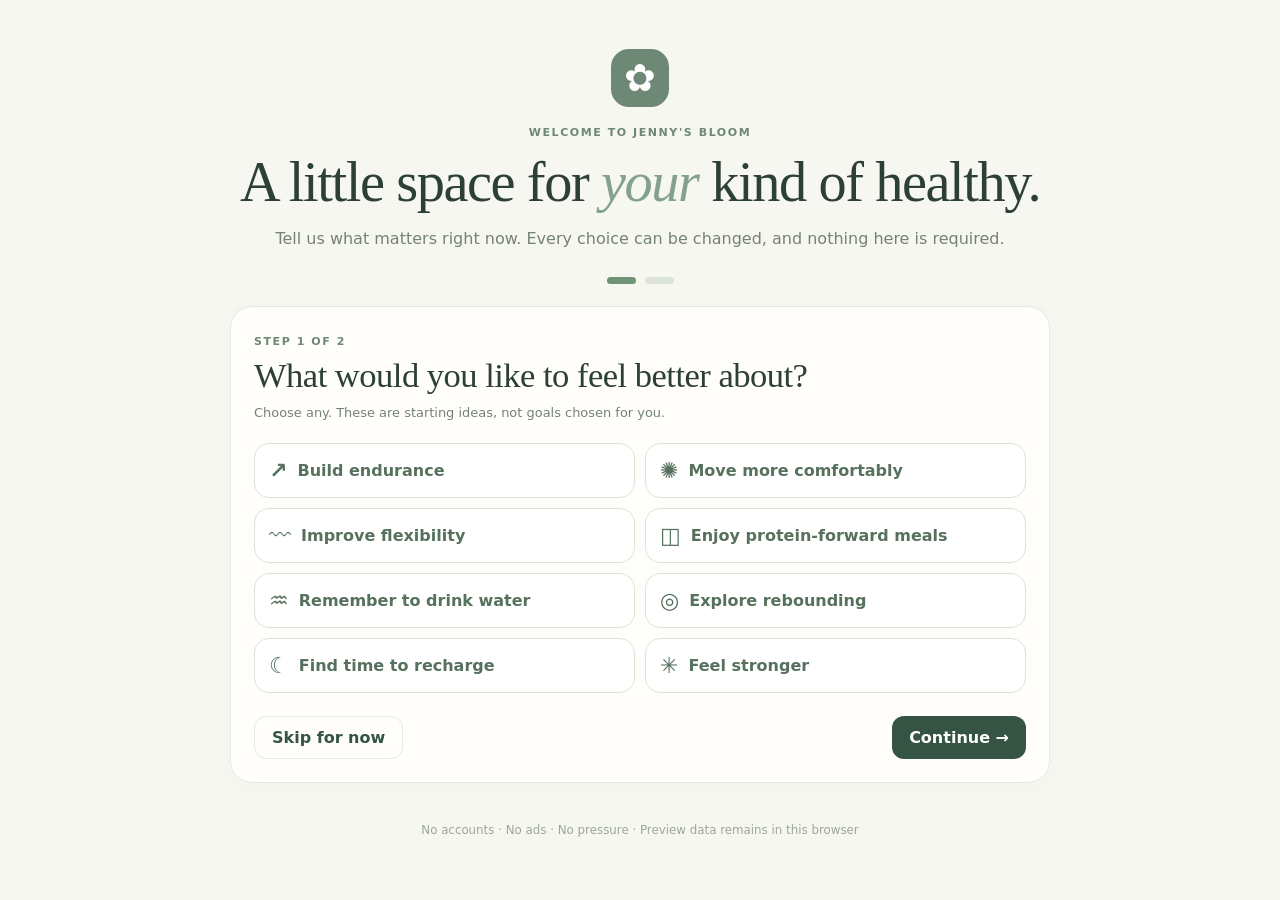
==== preview.html @ 69cf52da "Add complete no-login Jenny's Bloom PWA starter" ====
<!doctype html>
<html lang="en">
<head>
  <meta charset="UTF-8" />
  <meta name="viewport" content="width=device-width, initial-scale=1, viewport-fit=cover" />
  <meta name="theme-color" content="#f7f7f1" />
  <meta name="description" content="Jenny's Bloom — a private-by-design wellness planning prototype." />
  <title>Jenny's Bloom · A little better, every day</title>
  <link rel="icon" type="image/svg+xml" href="./assets/icon.svg" />

<style>:root{font-family:'DM Sans',ui-sans-serif,system-ui,-apple-system,Segoe UI,sans-serif;color:#2d4035;background:#f7f7f1;font-synthesis:none;text-rendering:optimizeLegibility;-webkit-font-smoothing:antialiased;--forest:#355444;--sage:#6d8875;--pale:#e7eee4;--paper:#f7f7f1;--card:#fffefa;--ink:#2d4035;--muted:#748276;--line:#e7e9e0;--peach:#fbede2;--butter:#fff5dc;--mint:#e9f2e7;--lavender:#efecf7;--radius:22px}
*{box-sizing:border-box}body{margin:0;min-height:100vh}button,input,select,textarea{font:inherit}button{cursor:pointer}button:disabled{opacity:.45;cursor:not-allowed}button:focus-visible,a:focus-visible,input:focus-visible,textarea:focus-visible,select:focus-visible{outline:3px solid #a3c9a5;outline-offset:3px}a{color:#3f7253}p{line-height:1.55}h1,h2,h3,h4,p{margin:0}h1,h2,h3{font-weight:500}h1,h2,.serif{font-family:'DM Serif Display',Georgia,serif}h1{font-size:clamp(2.2rem,4.4vw,3.55rem);line-height:1.1;letter-spacing:-.025em}h2{font-size:clamp(1.7rem,2.7vw,2.3rem);line-height:1.15;letter-spacing:-.015em}h3{font-size:1.15rem}.small{font-size:.81rem}.tiny{font-size:.72rem}.muted{color:var(--muted)}.strong{font-weight:700}.caps{text-transform:uppercase;letter-spacing:.14em;font-size:.69rem;font-weight:700;color:var(--sage)}.line{height:1px;background:var(--line);margin:14px 0}.shell{display:flex;min-height:100vh}.sidebar{position:fixed;inset:0 auto 0 0;width:248px;background:#fffefa;border-right:1px solid var(--line);padding:31px 19px 18px;display:flex;flex-direction:column;z-index:40}.brand{display:flex;align-items:center;gap:11px;margin:0 10px 40px;text-decoration:none;color:var(--forest)}.brand-symbol{width:39px;height:39px;border-radius:14px;display:grid;place-items:center;background:var(--sage);color:#fff;font-size:25px}.brand-word{font-family:'DM Serif Display',Georgia,serif;font-size:1.8rem;line-height:1}.brand-sub{font-size:.55rem;letter-spacing:.13em;text-transform:uppercase;display:block;margin-top:4px;color:var(--muted);font-weight:700}.nav-list{display:grid;gap:7px}.nav-button{background:transparent;border:0;display:flex;align-items:center;gap:13px;color:#66776c;width:100%;text-align:left;font-size:.9rem;border-radius:13px;padding:14px 15px;font-weight:600}.nav-button:hover{background:#f5f6f1;color:var(--forest)}.nav-button.active{background:var(--pale);color:var(--forest)}.nav-glyph{font-size:1.24rem;line-height:1;width:24px;text-align:center;opacity:.82}.side-quote{margin-top:auto;background:#f2f5ee;border-radius:18px;padding:19px;color:var(--forest)}.side-quote .quote-flower{font-size:24px;margin-bottom:8px}.side-quote p{font-family:'DM Serif Display',Georgia,serif;font-size:1.15rem;line-height:1.35}.side-quote span{display:block;margin-top:9px;color:#819184;font-size:.75rem}.side-foot{margin:17px 10px 0;color:#9ba79a;font-size:.72rem}.main{margin-left:248px;min-width:0;flex:1;padding:0 5vw 65px}.topbar{height:86px;display:flex;justify-content:space-between;align-items:center;gap:16px;border-bottom:1px solid var(--line)}.topbar-left{display:flex;align-items:center;gap:10px;color:var(--muted);font-size:.83rem}.topbar-right{display:flex;align-items:center;gap:13px}.date-badge{font-size:.77rem;color:var(--muted)}.avatar{width:37px;height:37px;border-radius:50%;background:#e3eadf;color:#50765e;display:grid;place-items:center;font-weight:700;border:1px solid #ceddcb}.preview-flag{font-size:.68rem;font-weight:800;letter-spacing:.08em;color:#90694f;background:#fdf0e4;padding:7px 10px;border-radius:999px}.content{max-width:1230px;margin:0 auto;padding-top:33px}.headline-row{display:flex;align-items:center;justify-content:space-between;gap:20px;margin-bottom:25px}.headline-row p{margin-top:8px;color:var(--muted);max-width:690px}.page-intro{margin-bottom:26px}.page-intro p{margin-top:8px;color:var(--muted);max-width:770px}.hero{background:#e8eee6;position:relative;overflow:hidden;border-radius:29px;padding:42px 43px;display:flex;align-items:center;justify-content:space-between;gap:20px;min-height:266px}.hero:before{content:'';position:absolute;width:340px;height:340px;right:-80px;top:-155px;border:45px solid #dfe8db;border-radius:50%}.hero:after{content:'';position:absolute;width:170px;height:170px;right:160px;bottom:-120px;border:25px solid #dce6d9;border-radius:50%}.hero-copy{position:relative;z-index:1;max-width:620px}.hero h1{margin:11px 0 12px;color:#304f3d}.hero h1 em{color:#7d9a80;font-weight:400}.hero p{color:#66806e;max-width:470px;line-height:1.6}.hero-art{position:relative;z-index:1;font-size:110px;opacity:.9;transform:rotate(-13deg);margin:0 40px 0 10px;filter:drop-shadow(0 16px 15px #adc5ae66)}.hero-actions{display:flex;gap:10px;margin-top:21px;flex-wrap:wrap}.grid{display:grid;gap:19px}.grid-2{grid-template-columns:repeat(2,minmax(0,1fr))}.grid-3{grid-template-columns:repeat(3,minmax(0,1fr))}.grid-4{grid-template-columns:repeat(4,minmax(0,1fr))}.dashboard-grid{grid-template-columns:1.02fr .98fr;gap:20px;margin-top:22px}.card{background:var(--card);border:1px solid var(--line);border-radius:var(--radius);padding:23px;box-shadow:0 4px 24px #34473605;min-width:0}.card.soft{background:#eef3ec;border-color:#eef3ec}.card.peach{background:var(--peach);border-color:var(--peach)}.card.mint{background:var(--mint);border-color:var(--mint)}.card.butter{background:var(--butter);border-color:var(--butter)}.card.lavender{background:var(--lavender);border-color:var(--lavender)}.card-title{display:flex;align-items:center;gap:10px;font-size:1rem;color:var(--forest);font-weight:700}.card-title .round-icon{font-size:19px}.card-top{display:flex;align-items:center;justify-content:space-between;gap:12px;margin-bottom:19px}.card-sub{font-size:.77rem;color:var(--muted)}.metric-number{font-family:'DM Serif Display',Georgia,serif;font-size:2.8rem;line-height:1.1;color:var(--forest)}.metric-label{color:var(--muted);font-size:.82rem}.mini-btn{font-size:.79rem;border:1px solid #cfddd0;border-radius:999px;background:#fff;padding:8px 13px;color:#45684e;font-weight:700}.mini-btn:hover{background:#edf4ec}.btn{border:0;border-radius:12px;background:var(--forest);color:#fff;min-height:43px;padding:11px 17px;font-weight:700;display:inline-flex;align-items:center;gap:8px;justify-content:center;white-space:normal;text-align:center}.btn:hover{background:#456c54}.btn.secondary{background:#fff;color:var(--forest);border:1px solid #d9e2d5}.btn.secondary:hover{background:#f3f8f1}.btn.ghost{background:transparent;border:1px solid var(--line);color:var(--forest)}.btn.ghost:hover{background:#f8fbf6}.btn.danger{background:#a94747}.btn.small{font-size:.76rem;min-height:35px;padding:8px 12px;border-radius:10px}.btn.full{width:100%}.chip{display:inline-flex;align-items:center;gap:5px;border:1px solid #dde5db;color:#536c58;border-radius:999px;padding:7px 11px;background:#f9fcf8;font-size:.76rem;font-weight:600}.chip.selected{background:var(--forest);color:#fff;border-color:var(--forest)}.chips{display:flex;gap:8px;flex-wrap:wrap}.pill{border-radius:99px;font-size:.72rem;font-weight:700;padding:5px 10px;display:inline-flex;align-items:center;gap:4px;color:#5b7460;background:#e9f1e8}.text-link{background:none;border:0;padding:0;font-size:.8rem;font-weight:700;color:#527259;text-decoration:underline;text-underline-offset:3px}.text-link:hover{color:#2f5038}.water-card{display:flex;align-items:center;gap:15px;justify-content:space-between}.water-ring{width:125px;height:125px;flex-shrink:0;position:relative;display:grid;place-items:center}.water-ring svg{width:125px;transform:rotate(-90deg)}.water-ring .inside{position:absolute;text-align:center}.water-ring .inside strong{display:block;color:var(--forest);font-size:1.25rem}.water-ring .inside span{font-size:.66rem;color:var(--muted)}.quick-actions{display:flex;align-items:center;flex-wrap:wrap;gap:7px;margin-top:17px}.section-row{display:flex;align-items:center;justify-content:space-between;gap:15px;margin:28px 0 17px}.section-row h2{font-size:1.8rem}.stack{display:flex;flex-direction:column;gap:15px}.row{display:flex;align-items:center;gap:12px}.between{justify-content:space-between}.grow{flex:1;min-width:0}.tile{border-radius:17px;background:#f3f6ef;padding:16px;display:flex;gap:13px;align-items:flex-start}.tile .tile-icon{height:42px;min-width:42px;display:grid;place-items:center;background:#e3ecdf;border-radius:13px;font-size:22px}.tile strong{display:block;font-size:.9rem}.tile p{font-size:.75rem;color:var(--muted);margin-top:3px}.stat-icon{width:49px;height:49px;background:#eef4ec;display:grid;place-items:center;border-radius:15px;font-size:23px;color:#607d65}.timeline-item{display:flex;align-items:flex-start;gap:12px;border-bottom:1px solid var(--line);padding:11px 0}.timeline-item:last-child{border:0}.timeline-dot{width:30px;height:30px;display:grid;place-items:center;background:#e8f0e8;color:#517457;border-radius:10px;flex-shrink:0}.timeline-item p{font-size:.85rem;margin-top:3px;color:var(--muted)}.tabs{display:flex;gap:5px;background:#e9ede5;padding:5px;border-radius:13px;flex-wrap:wrap;width:max-content;max-width:100%;margin-bottom:22px}.tab{border:0;border-radius:10px;color:#697e6b;background:transparent;padding:10px 14px;font-size:.84rem;font-weight:700}.tab.active{background:#fff;color:var(--forest);box-shadow:0 2px 5px #17281e0d}.recipe-card{display:flex;flex-direction:column;gap:12px;min-height:310px}.recipe-banner{height:108px;border-radius:15px;display:flex;align-items:center;justify-content:center;font-size:67px;position:relative}.recipe-banner.peach{background:#f9e8d9}.recipe-banner.mint{background:#e5f1e4}.recipe-banner.lavender{background:#efebf5}.recipe-banner.butter{background:#fcf0d5}.recipe-info{display:flex;flex-direction:column;gap:8px;flex:1}.recipe-info h3{font-family:'DM Serif Display',Georgia,serif;font-size:1.4rem}.recipe-info p{font-size:.8rem;color:var(--muted)}.recipe-actions{display:flex;gap:8px;flex-wrap:wrap}.badge-stack{display:flex;gap:6px;flex-wrap:wrap}.badge{background:#f0f4ed;border-radius:8px;padding:5px 8px;font-size:.69rem;color:#55715a}.form-field{display:grid;gap:7px;margin-bottom:14px}.form-field label,.field-label{font-size:.78rem;font-weight:700;color:#425b49}input[type=text],input[type=number],input[type=date],input[type=time],select,textarea{width:100%;border:1px solid #d6dfd4;color:var(--ink);padding:12px;border-radius:11px;background:#fff;min-height:44px}textarea{min-height:85px;resize:vertical}input[type=checkbox]{accent-color:var(--forest);width:17px;height:17px}.check-row{display:flex;align-items:center;gap:9px;font-size:.86rem;color:#45604b}.form-actions{display:flex;flex-wrap:wrap;gap:8px}.input-row{display:flex;gap:8px;align-items:end}.input-row .form-field{flex:1;margin:0}.list-item{display:flex;align-items:center;justify-content:space-between;gap:12px;padding:12px 0;border-bottom:1px solid var(--line)}.list-item:last-child{border-bottom:0}.list-item .list-title{font-weight:700;font-size:.9rem}.list-item .subtext{font-size:.75rem;color:var(--muted);margin-top:4px}.icon-btn{border:0;background:#f1f4ed;color:#667868;width:33px;height:33px;border-radius:10px;font-size:17px;display:grid;place-items:center}.icon-btn:hover{background:#e5ebe1}.kitchen-two{grid-template-columns:1.05fr .95fr}.empty{text-align:center;border:1px dashed #cddacc;background:#f8faf6;border-radius:17px;padding:34px 20px;color:#778779}.empty .empty-icon{font-size:35px;margin-bottom:10px}.empty h3{color:#56705c;margin-bottom:7px}.empty p{font-size:.85rem;max-width:360px;margin:auto}.meal-day{padding:13px 0;border-bottom:1px solid var(--line)}.meal-day:last-child{border:0}.meal-day .date{font-weight:700;font-size:.86rem}.meal-day .plan-detail{font-size:.8rem;color:var(--muted);margin-top:5px}.activity-card .activity-symbol{font-size:38px;width:58px;height:58px;display:grid;place-items:center;background:#eef1e9;border-radius:18px;color:#617c67}.activity-card h3{font-size:1.1rem;margin:11px 0 8px;font-family:'DM Serif Display',Georgia,serif}.activity-card p{color:var(--muted);font-size:.85rem;margin:8px 0 16px}.activity-card .meta{display:flex;gap:6px;flex-wrap:wrap}.goal-card{min-height:150px}.progress-track{height:9px;background:#edf0e9;border-radius:20px;overflow:hidden;margin:17px 0 10px}.progress-fill{height:100%;background:#8aa78a;border-radius:20px;transition:width .3s}.profile-chip{display:flex;gap:8px;flex-wrap:wrap;margin-top:11px}.banner-note{background:#fdf5e6;border:1px solid #f3e4c5;border-radius:15px;padding:14px 17px;color:#866c4a;font-size:.81rem;line-height:1.55;margin-bottom:21px}.banner-note a{color:#7b5a31}.info-note{font-size:.78rem;background:#eef5ed;border:1px solid #dbe8d9;border-radius:13px;padding:14px 15px;color:#647d65;line-height:1.55}.danger-note{background:#fdf1ed;border-color:#f3d6c9;color:#96604c}.setting-row{display:flex;justify-content:space-between;align-items:center;padding:16px 0;border-bottom:1px solid var(--line);gap:17px}.setting-row:last-child{border:0}.setting-row strong{display:block;font-size:.92rem}.setting-row p{font-size:.78rem;color:var(--muted);margin-top:4px}.stat-row{display:flex;justify-content:space-between;gap:15px;align-items:center}.eyebrow{color:#739078;font-weight:700;letter-spacing:.12em;text-transform:uppercase;font-size:.68rem}.onboard{max-width:820px;margin:14px auto}.onboard-header{text-align:center;margin-bottom:25px}.onboard-header h1{margin:13px 0}.onboard-header p{color:var(--muted)}.onboard-options{display:grid;grid-template-columns:repeat(2,minmax(0,1fr));gap:10px}.onboard-option{border:1px solid #dae4d7;background:#fff;padding:14px;text-align:left;border-radius:15px;color:#56715d;font-weight:700;display:flex;align-items:center;gap:10px}.onboard-option.selected{background:#e4eee3;border-color:#6c9a73}.onboard-option .sym{font-size:22px}.onboard-steps{display:flex;align-items:center;justify-content:center;gap:9px;margin-bottom:22px}.step-dot{width:29px;height:7px;background:#dce4d9;border-radius:12px}.step-dot.active{background:#6e9475}.modal-backdrop{position:fixed;inset:0;background:#16271b99;display:flex;align-items:center;justify-content:center;z-index:70;padding:18px;overflow:auto}.modal{background:var(--card);border-radius:23px;padding:27px;max-width:590px;width:100%;max-height:min(90vh,850px);overflow:auto;box-shadow:0 18px 80px #172b2040}.modal h2{font-size:1.95rem;margin-bottom:10px}.modal p{color:var(--muted);font-size:.89rem}.modal-head{display:flex;align-items:flex-start;justify-content:space-between;gap:20px;margin-bottom:13px}.timer{font-family:'DM Serif Display',Georgia,serif;font-size:4rem;text-align:center;color:var(--forest);padding:20px 0 8px}.timer-caption{text-align:center;color:var(--muted);font-size:.83rem}.modal-steps{margin:20px 0;display:grid;gap:12px;padding-left:18px;color:#4b6553;line-height:1.55;font-size:.87rem}.modal-actions{display:flex;flex-wrap:wrap;gap:10px;margin-top:18px}.toast{position:fixed;right:22px;bottom:24px;z-index:99;background:#365a43;color:#fff;padding:13px 19px;border-radius:13px;box-shadow:0 15px 36px #243d2c36;font-size:.86rem;max-width:330px}.bottom-nav{display:none}.choice-grid{display:grid;grid-template-columns:repeat(4,minmax(0,1fr));gap:8px}.choice{border:1px solid var(--line);border-radius:13px;text-align:center;background:#fff;padding:13px 6px;font-size:.76rem;color:#6b7b70}.choice.selected{border-color:#86a78b;background:#eaf2e7;color:#355540;font-weight:700}.choice .choice-emoji{font-size:21px;display:block;margin-bottom:6px}.spaced{margin-top:18px}.alert-link{display:block;font-size:.76rem;margin-top:10px}.inline-hint{font-size:.76rem;color:var(--muted);margin-top:9px}.landing-footer{margin-top:38px;color:#9ba79a;font-size:.74rem;text-align:center}
@media (min-width:1400px){.main{padding-left:7vw;padding-right:7vw}}
@media (max-width:1180px){.main{padding:0 30px 55px}.sidebar{width:218px}.main{margin-left:218px}.grid-3{grid-template-columns:repeat(2,minmax(0,1fr))}.hero-art{font-size:84px;margin-right:10px}}
@media (max-width:850px){.sidebar{display:none}.main{margin-left:0;padding:0 20px 100px}.topbar{height:68px}.bottom-nav{position:fixed;bottom:0;left:0;right:0;background:#fffefa;border-top:1px solid var(--line);display:grid;grid-template-columns:repeat(5,minmax(0,1fr));padding:8px 5px calc(8px + env(safe-area-inset-bottom));z-index:50;box-shadow:0 -8px 24px #2b44300a}.bottom-nav button{border:0;background:transparent;padding:8px 2px;color:#8b9a8d;display:grid;gap:5px;justify-items:center;font-size:.66rem;font-weight:700}.bottom-nav button.active{color:#395e45}.bottom-nav .nav-glyph{font-size:1.36rem}.content{padding-top:24px}.hero{padding:32px}.hero-art{font-size:64px}.date-badge{display:none}}
@media(max-width:600px){.main{padding:0 14px 105px}.topbar{height:62px}.preview-flag{font-size:.58rem}.topbar-left{font-size:.76rem}.content{padding-top:18px}.hero{border-radius:23px;padding:31px 23px;min-height:225px}.hero-art{display:none}.hero h1{font-size:2.6rem}.hero p{font-size:.86rem}.headline-row{align-items:flex-start;flex-direction:column}.card{padding:18px;border-radius:19px}.grid-2,.grid-3,.grid-4,.dashboard-grid,.kitchen-two{grid-template-columns:1fr}.onboard-options{grid-template-columns:1fr}.choice-grid{grid-template-columns:repeat(2,minmax(0,1fr))}.section-row{margin:25px 0 14px}.section-row h2{font-size:1.55rem}.water-ring{width:108px;height:108px}.water-ring svg{width:108px}.tabs{width:100%}.tab{flex:1;font-size:.75rem;padding:9px 6px}.modal{padding:19px}.modal h2{font-size:1.6rem}.timer{font-size:3.2rem}.toast{left:15px;right:15px;bottom:94px}.input-row{flex-direction:column;align-items:stretch}.input-row .form-field{width:100%}.hero-actions .btn{width:100%}}
@media(prefers-reduced-motion:reduce){*,*:before,*:after{animation-duration:.01ms!important;transition-duration:.01ms!important;scroll-behavior:auto!important}}
</style>
</head>
<body>
  <div id="app"></div>
  <noscript>This prototype needs JavaScript to save your choices on this device.</noscript>
  <script>/** Pure data helpers. No medical target or diagnosis is derived here. */
const dayKey = (d = new Date()) => {
  const y = d.getFullYear();
  return `${y}-${String(d.getMonth()+1).padStart(2,'0')}-${String(d.getDate()).padStart(2,'0')}`;
};
const weekStart = (d = new Date()) => {
  const out = new Date(d.getFullYear(), d.getMonth(), d.getDate());
  out.setDate(out.getDate() - ((out.getDay()+6)%7));
  return out;
};
const weekKeys = (d = new Date()) => Array.from({length:7},(_,i)=> {
  const v = weekStart(d); v.setDate(v.getDate()+i); return dayKey(v);
});
const normalizedFood = s => String(s || '').toLowerCase().normalize('NFKD')
  .replace(/[^a-z0-9\s]/g,' ').replace(/\b(fresh|frozen|cooked|raw|organic|low fat|large|small|boneless|skinless)\b/g,' ')
  .replace(/\s+/g,' ').trim().replace(/ies$/,'y').replace(/s$/,'');
function hasIngredient(pantry, ingredient) {
  const target = normalizedFood(ingredient);
  if (!target) return false;
  return pantry.some(p=>{
    const own = normalizedFood(p.name);
    return own === target || own.includes(target) || target.includes(own) && own.length>2;
  });
}
function missingIngredients(pantry, ingredients) {
  return ingredients.filter(i=>!hasIngredient(pantry, i));
}
function uniqueShopping(existing, added) {
  const present = new Set(existing.map(x=>normalizedFood(x.name)));
  return added.filter(x=>!present.has(normalizedFood(x))).map(x=>({id:globalThis.crypto?.randomUUID?.() || Math.random().toString(36).slice(2),name:x,checked:false}));
}
const sumForDay = (entries, key, field = 'amount') => entries.filter(e=>e.date===key).reduce((s,e)=>s+(Number(e[field])||0),0);
const clamp = (n, min, max) => Math.min(max,Math.max(min,Number(n)||0));
const escapeHTML = value => String(value ?? '').replace(/[&<>"']/g, c=>({'&':'&amp;','<':'&lt;','>':'&gt;','"':'&quot;',"'":'&#39;'}[c]));
const progressValue = (value,target) => target>0 ? Math.max(0,Math.min(100,Math.round(value/target*100))) : null;
function goalProgress(goal, data, today=new Date()) {
  const dates=weekKeys(today), current=dayKey(today);
  if (goal.metric==='water') return sumForDay(data.water, current);
  if (goal.metric==='movement') return data.activityLogs.filter(x=>dates.includes(x.date)).reduce((s,x)=>s+(Number(x.minutes)||0),0);
  if (goal.metric==='mobility') return data.activityLogs.filter(x=>dates.includes(x.date)&&x.category==='mobility').length;
  if (goal.metric==='meals') return data.mealLogs.filter(x=>dates.includes(x.date)).length;
  if (goal.metric==='manual') return data.goalLogs.filter(x=>x.goalId===goal.id&&dates.includes(x.date)).length;
  return 0;
}
const uid=()=>globalThis.crypto?.randomUUID?.() || `${Date.now()}-${Math.random().toString(36).slice(2)}`;

const e=escapeHTML;
/** Original, general food ideas. No fabricated protein/calorie values. Check food sensitivities and food safety. */
const recipes = [
  {id:'southwest-bowls',title:'Southwest chicken bowls',category:'Lunch & dinner',minutes:25,emoji:'🥑',accent:'peach',tags:['Protein-forward','Meal prep'],ingredients:['chicken breast','brown rice','black beans','bell peppers','salsa','avocado'],steps:['Cook chicken thoroughly using a food thermometer, and prepare rice according to its package.','Warm beans and sauté the peppers until tender.','Build bowls with rice, chicken, beans, peppers, salsa and avocado. Keep sauce separate for leftovers.'],note:'Switch chicken for tofu or beans; serve components separately for family preferences.'},
  {id:'yogurt-parfait',title:'Berry yogurt crunch',category:'Breakfast',minutes:5,emoji:'🫐',accent:'lavender',tags:['Protein-forward','No cook'],ingredients:['Greek yogurt','berries','rolled oats','walnuts'],steps:['Spoon yogurt into a bowl or jar.','Add berries, oats and chopped nuts.','Eat right away, or store crunchy toppings separately.'],note:'Use a fortified soy yogurt if preferred. Check labels for protein amounts.'},
  {id:'turkey-tacos',title:'Weeknight turkey tacos',category:'Lunch & dinner',minutes:20,emoji:'🌮',accent:'peach',tags:['Protein-forward','Family friendly'],ingredients:['ground turkey','corn tortillas','lettuce','tomatoes','black beans','salsa'],steps:['Cook turkey thoroughly and season to taste.','Warm tortillas and beans.','Let everyone assemble tacos with lettuce, tomato, beans and salsa.'],note:'Swap in lentils, tofu crumble, or another protein everyone enjoys.'},
  {id:'salmon-tray',title:'Lemon salmon sheet pan',category:'Lunch & dinner',minutes:30,emoji:'🍋',accent:'mint',tags:['Protein-forward','One pan'],ingredients:['salmon','broccoli','sweet potatoes','olive oil','lemon'],steps:['Cut potatoes into small even pieces and begin roasting.','Add broccoli and salmon; cook thoroughly to a food-safe temperature.','Finish with lemon and olive oil to taste.'],note:'Substitute tofu or chicken and adjust cooking times accordingly.'},
  {id:'egg-scramble',title:'Spinach egg scramble',category:'Breakfast',minutes:12,emoji:'🍳',accent:'butter',tags:['Protein-forward','Quick'],ingredients:['eggs','spinach','tomatoes','whole grain bread'],steps:['Wash and chop vegetables.','Cook spinach and tomato in a skillet, then add beaten eggs and cook thoroughly.','Serve with whole grain toast.'],note:'Try tofu scramble or add beans for another variation.'},
  {id:'lentil-chili',title:'Colorful lentil chili',category:'Lunch & dinner',minutes:30,emoji:'🥣',accent:'mint',tags:['Plant-based','Meal prep'],ingredients:['lentils','kidney beans','canned tomatoes','onion','bell peppers','chili powder'],steps:['Sauté chopped onion and pepper until soft.','Add lentils, rinsed beans, tomatoes and water or broth; simmer until lentils are tender.','Adjust seasoning and cool leftovers promptly.'],note:'Make extra and freeze portions you cannot use within 3–4 days.'},
  {id:'tofu-stir-fry',title:'Ginger tofu stir-fry',category:'Lunch & dinner',minutes:20,emoji:'🥦',accent:'mint',tags:['Plant-based','Quick'],ingredients:['firm tofu','broccoli','carrots','brown rice','ginger','soy sauce'],steps:['Prepare rice following package directions.','Pat tofu dry and sauté until browned; cook vegetables until tender.','Toss with ginger and soy sauce to taste, then serve over rice.'],note:'Substitute chicken or another protein; select a lower-sodium sauce if desired.'},
  {id:'cottage-bowl',title:'Peach & cottage cheese bowl',category:'Breakfast',minutes:5,emoji:'🍑',accent:'lavender',tags:['Protein-forward','No cook'],ingredients:['cottage cheese','peaches','pumpkin seeds','cinnamon'],steps:['Place cottage cheese in a bowl.','Top with fresh or thawed peaches, seeds and cinnamon.','Adjust portions to your own appetite.'],note:'Greek yogurt works as an alternative.'},
  {id:'hummus-wrap',title:'Crunchy chickpea wraps',category:'Lunch & dinner',minutes:15,emoji:'🥬',accent:'butter',tags:['Plant-based','No cook'],ingredients:['chickpeas','hummus','whole wheat tortillas','cucumber','carrots','lettuce'],steps:['Rinse chickpeas and chop fresh vegetables.','Spread hummus on tortillas, then add chickpeas and vegetables.','Roll tightly and keep chilled until serving.'],note:'Try shredded chicken or another protein alongside chickpeas if preferred.'}
];
const activities=[
  {id:'bounce-intro',name:'Gentle rebounder introduction',category:'rebounder',icon:'◎',minutes:3,level:'Beginner',desc:'Feet stay in contact with the mat. Find your balance before moving more.',steps:['Check the equipment, weight rating, stability and surrounding space. Consider a support bar.','Stand centered, knees soft, and gently shift your weight or do a tiny heel-down bounce.','Stop for dizziness, pain, unsteadiness or unusual breathlessness.'],warning:'Rebounding is not automatically joint-safe. Discuss exercise with a clinician if ordinary activity makes you unusually breathless or you have relevant restrictions.'},
  {id:'rebound-march',name:'Supported rebounder march',category:'rebounder',icon:'◎',minutes:5,level:'Gentle',desc:'Small, slow steps on a stable mini trampoline, if comfortable.',steps:['Start with a steady stance and optional support.','Lift one foot slightly, then the other at a relaxed pace.','Return to standing or stop if balance or breathing feels uncomfortable.'],warning:'Only try this after a comfortable introduction and with an appropriate stable rebounder.'},
  {id:'easy-walk',name:'Comfortable walk',category:'cardio',icon:'↗',minutes:5,level:'Easy',desc:'Choose a pace that lets you talk in full sentences.',steps:['Start at a comfortable pace on a safe, level route.','Continue only as long as breathing and comfort permit.','Slow down and stop if you feel unwell.'],warning:'An unusual or worsening shortness of breath during normal activities deserves medical evaluation.'},
  {id:'stretch-reset',name:'Gentle full-body reset',category:'mobility',icon:'✺',minutes:5,level:'Gentle',desc:'Neck, shoulders, calves and hips — no forcing a stretch.',steps:['Roll shoulders slowly while breathing naturally.','Try comfortable side bends or calf stretching with support.','Stop short of pain, numbness or dizziness.'],warning:'Modify for injuries or clinician advice.'},
  {id:'chair-strength',name:'Supported sit-to-stand',category:'strength',icon:'✳',minutes:5,level:'Gentle',desc:'A simple movement for everyday function if comfortable.',steps:['Place a sturdy chair against a wall.','Stand and sit slowly, using arm support as needed.','Rest whenever needed. Never push through pain.'],warning:'Choose an alternative if you have balance or knee symptoms.'},
  {id:'calm-breath',name:'Unhurried breathing break',category:'recovery',icon:'☾',minutes:3,level:'Rest',desc:'A quiet moment with easy, natural breaths.',steps:['Sit comfortably and relax shoulders.','Breathe gently without forcing depth or holding your breath.','Stop if dizziness or discomfort occurs.'],warning:'Relaxation is not treatment for breathing symptoms.'}
];




const STORAGE='jennys-bloom-preview-v1';
const today=()=>dayKey();
const NAV=[['today','Today','⌂'],['kitchen','Kitchen','◫'],['move','Move','↗'],['goals','Goals','◎'],['wellness','Wellness','♡']];
const FOCUS=[['Build endurance','↗'],['Move more comfortably','✺'],['Improve flexibility','〰'],['Enjoy protein-forward meals','◫'],['Remember to drink water','♒'],['Explore rebounding','◎'],['Find time to recharge','☾'],['Feel stronger','✳']];
const METRICS={water:['Water logged','oz today'],movement:['Movement logged','min this week'],mobility:['Mobility sessions','sessions this week'],meals:['Meals tried','this week'],manual:['My own check-ins','this week']};
const fresh=()=>({version:1,profile:{name:'',setupDone:false,focus:[],availableMinutes:10,avoidFoods:'',foodPreferences:'',waterGoalOz:null,remindersEnabled:false},pantry:[],shopping:[],mealPlan:[],mealLogs:[],water:[],activityLogs:[],supplements:[],suppLogs:[],checkins:[],goals:[],goalLogs:[],weights:[],reminders:[],wins:[]});
function load(){try{const raw=JSON.parse(localStorage.getItem(STORAGE)||'null');if(!raw||typeof raw!=='object')return fresh();const blank=fresh();return {...blank,...raw,profile:{...blank.profile,...raw.profile},...Object.fromEntries(Object.keys(blank).filter(k=>Array.isArray(blank[k])).map(k=>[k,Array.isArray(raw[k])?raw[k]:[]]))};}catch{return fresh();}}
let data=load();
let ui={page:'today',kitchenTab:'recipes',wellnessTab:'water',moveFilter:'all',recipeFilter:'all',setupStep:1,selectedFocus:[...data.profile.focus],modal:null,session:null,editGoalId:null};
let timerInterval=null;let toastTimeout=null;
function save(){localStorage.setItem(STORAGE,JSON.stringify(data));}
function notify(message){const old=document.querySelector('.toast');if(old)old.remove();const el=document.createElement('div');el.className='toast';el.role='status';el.textContent=message;document.body.appendChild(el);clearTimeout(toastTimeout);toastTimeout=setTimeout(()=>el.remove(),3200);}
const dayLabel=s=>new Date(`${s}T12:00:00`).toLocaleDateString(undefined,{weekday:'short',month:'short',day:'numeric'});
const unit=n=>new Intl.NumberFormat().format(Math.max(0,Number(n)||0));
const numbersOnly=(s,max=100000)=>Math.min(max,Math.max(0,Number(s)||0));
const modeLabel=(m)=>METRICS[m]||METRICS.manual;
const filteredRecipes=()=>{
 const avoids=data.profile.avoidFoods.toLowerCase().split(/[,\n]/).map(x=>x.trim()).filter(Boolean);
 return recipes.filter(r=>!avoids.some(a=>r.ingredients.some(i=>i.toLowerCase().includes(a))));
};
function link(page,label,cls='text-link'){return `<button type="button" class="${cls}" data-action="page" data-page="${page}">${label}</button>`}
function shell(content){const where=ui.page;const user=(data.profile.name||'Friend').trim();return `<div class="shell"><aside class="sidebar"><a class="brand" href="#today" data-action="page" data-page="today" aria-label="Jenny's Bloom — home"><span class="brand-symbol">✿</span><span><span class="brand-word">bloom.</span><span class="brand-sub">Jenny's little space</span></span></a><nav class="nav-list" aria-label="Main navigation">${NAV.map(([id,title,g])=>`<button class="nav-button ${where===id?'active':''}" data-action="page" data-page="${id}" ${where===id?'aria-current="page"':''}><span aria-hidden="true" class="nav-glyph">${g}</span>${title}</button>`).join('')}<button class="nav-button ${where==='settings'?'active':''}" data-action="page" data-page="settings"><span aria-hidden="true" class="nav-glyph">⚙</span>Settings & privacy</button></nav><div class="side-quote"><div class="quote-flower">✿</div><p>Progress looks different every day.</p><span>No pressure. Just possibilities.</span></div><div class="side-foot">PRIVATE BROWSER PREVIEW · V1</div></aside><main class="main"><header class="topbar"><div class="topbar-left"><span class="caps">✿ &nbsp; JENNY'S BLOOM</span><span aria-hidden="true">·</span><span>Everyday wellness, your way</span></div><div class="topbar-right"><span class="preview-flag" title="Saved in this browser only; not a secure account">LOCAL PREVIEW</span><span class="date-badge">${new Date().toLocaleDateString(undefined,{month:'long',day:'numeric'})}</span><button class="avatar" data-action="page" data-page="settings" aria-label="Settings and privacy">${e(user.charAt(0).toUpperCase())}</button></div></header><div class="content">${content}<footer class="landing-footer">Made to support your choices, not make them for you. · Browser-only prototype · No medical advice</footer></div></main><nav class="bottom-nav" aria-label="Mobile navigation">${NAV.map(([id,label,g])=>`<button class="${where===id?'active':''}" data-action="page" data-page="${id}" ${where===id?'aria-current="page"':''}><span class="nav-glyph" aria-hidden="true">${g}</span>${label}</button>`).join('')}</nav></div>${modalView()}`}
function render(scroll=false){document.title=`${ui.page[0].toUpperCase()+ui.page.slice(1)} · Jenny's Bloom`;const app=document.getElementById('app');app.innerHTML=data.profile.setupDone?shell(({today:todayView,kitchen:kitchenView,move:moveView,goals:goalsView,wellness:wellnessView,settings:settingsView})[ui.page]?.()||todayView()):onboardView();if(scroll)window.scrollTo({top:0,behavior:'instant'});if(ui.session)updateTimerDisplay();}
const pageIntro=(label,header,desc)=>`<div class="page-intro"><span class="caps">${label}</span><h1 style="margin-top:9px">${header}</h1><p>${desc}</p></div>`;
const empty=(icon,title,desc)=>`<div class="empty"><div class="empty-icon">${icon}</div><h3>${title}</h3><p>${desc}</p></div>`;
const actionBtn=(action,label,attrs='',kind='secondary')=>`<button class="btn ${kind} small" data-action="${action}" ${attrs}>${label}</button>`;
function ring(value,goal){const pct=progressValue(value,goal);return `<div class="water-ring"><svg viewBox="0 0 125 125" aria-hidden="true"><circle cx="62.5" cy="62.5" r="52" fill="none" stroke="#d8e5db" stroke-width="11"/><circle cx="62.5" cy="62.5" r="52" fill="none" stroke="#85a78b" stroke-width="11" stroke-linecap="round" stroke-dasharray="${((pct||0)/100*327).toFixed(1)} 327"/></svg><div class="inside"><strong>${unit(value)} <span style="font-size:.7rem">oz</span></strong><span>${pct===null?'logged today':pct+'% of your goal'}</span></div></div>`;}
function todayView(){const name=data.profile.name||'there',key=today(),water=sumForDay(data.water,key),minutes=data.activityLogs.filter(x=>weekKeys().includes(x.date)).reduce((n,x)=>n+x.minutes,0),suppCount=data.supplements.length,taken=data.suppLogs.filter(x=>x.date===key).length,available=filteredRecipes(),meal=available.map(r=>({r,n:missingIngredients(data.pantry,r.ingredients).length})).sort((a,b)=>a.n-b.n)[0]?.r,wins=data.wins.filter(x=>x.date===key),checkin=data.checkins.find(x=>x.date===key);
 return `<div class="hero"><div class="hero-copy"><span class="eyebrow">✿ &nbsp; A SPACE JUST FOR YOU</span><h1>Hi, ${e(name)}.<br><em>Bloom at your own pace.</em></h1><p>Little choices add up. Pick what would help you feel good today — and change your plan whenever you want.</p><div class="hero-actions">${link('goals','✦ &nbsp; My goals','btn')}${link('kitchen','Explore meals','btn secondary')}</div></div><div class="hero-art" aria-hidden="true">🌼</div></div>
 <div class="section-row"><div><h2>Your day, made simpler</h2><p class="muted small" style="margin-top:5px">${dayLabel(key)} · Your choices stay on this device in preview mode.</p></div>${link('settings','Personalize →')}</div>
 <div class="grid dashboard-grid"><div class="card soft"><div class="card-top"><div class="card-title"><span class="round-icon">♒</span> A little hydration</div>${link('wellness','View history →')}</div><div class="water-card"><div><span class="caps">WATER LOGGED TODAY</span><div style="margin-top:8px" class="metric-number">${unit(water)} <span style="font-size:1.2rem">oz</span></div><p class="muted small">${data.profile.waterGoalOz?`${unit(data.profile.waterGoalOz)} oz daily target you chose`:'No target set — that is okay.'}</p><div class="quick-actions">${actionBtn('add-water','+ 8 oz','data-oz="8"','secondary')}${actionBtn('add-water','+ 16 oz','data-oz="16"','secondary')}</div></div>${ring(water,data.profile.waterGoalOz)}</div></div>
 <div class="card peach"><div class="card-top"><div class="card-title"><span class="round-icon">◫</span> Tonight's meal idea</div><span class="pill">Kitchen helper</span></div>${meal?`<div class="row" style="align-items:flex-start"><div style="font-size:55px">${meal.emoji}</div><div class="grow"><h3 style="font-family:DM Serif Display,Georgia,serif;font-size:1.38rem">${meal.title}</h3><p class="small muted" style="margin:7px 0">${meal.minutes} min · ${meal.tags.join(' · ')}</p><p class="small muted">${missingIngredients(data.pantry,meal.ingredients).length===0?'You have every listed ingredient in your pantry list.':`${missingIngredients(data.pantry,meal.ingredients).length} ingredient(s) not in your pantry list.`}</p></div></div><div class="quick-actions">${actionBtn('recipe-details','See recipe',`data-id="${meal.id}"`,'secondary')}${link('kitchen','Open kitchen','btn small secondary')}</div>`:'<p>No matching recipes. Update your ingredient exclusions or add your own ideas.</p>'}</div></div>
 <div class="grid dashboard-grid"><div class="card"><div class="card-top"><div class="card-title"><span class="round-icon">↗</span> Movement that meets you here</div>${link('move','Explore movement →')}</div><div class="row" style="align-items:flex-start;gap:19px"><div class="stat-icon">✺</div><div><span class="caps">THIS WEEK</span><div class="metric-number" style="font-size:2.25rem;margin:4px 0">${unit(minutes)} <span style="font-size:1.1rem">min</span></div><p class="small muted">Comfort matters more than any number.</p></div></div><div class="quick-actions">${actionBtn('session','Try a gentle 3-min bounce','data-id="bounce-intro"')}${actionBtn('session','5-min stretch','data-id="stretch-reset"')}</div></div>
 <div class="card lavender"><div class="card-top"><div class="card-title"><span class="round-icon">♡</span> Your daily rhythm</div>${link('wellness','Wellness space →')}</div><div class="grid grid-2" style="gap:12px"><div><span class="caps">SUPPLEMENTS</span><div class="metric-number" style="font-size:2.2rem;margin-top:6px">${taken}<span style="font-size:1.1rem"> / ${suppCount}</span></div><div class="small muted">logged today</div></div><div><span class="caps">CHECK-IN</span><div class="metric-number" style="font-size:1.8rem;margin-top:10px">${checkin?['','Low','Okay','Good','Great','Bright'][checkin.energy]||'Saved':'—'}</div><div class="small muted">optional energy note</div></div></div><p class="small muted" style="margin-top:19px">Keep what helps. Skip what doesn't.</p></div></div>
 <div class="section-row"><h2>Little wins</h2><span class="muted small">Even rest can be a win.</span></div><div class="grid grid-2"><div class="card"><h3 style="margin-bottom:14px">What would feel good today?</h3><div class="grid grid-2" style="gap:9px">${[['A glass of water','💧'],['Gentle movement','🌿'],['A nourishing meal','🍲'],['Time to unwind','☾']].map(([t,icon])=>`<button type="button" class="onboard-option" data-action="add-win" data-label="${e(t)}"><span class="sym">${icon}</span><span>${t}</span></button>`).join('')}</div></div><div class="card"><div class="card-top"><div class="card-title">✿ &nbsp; Moments worth noticing</div></div>${wins.length?wins.slice().reverse().map(w=>`<div class="timeline-item"><div class="timeline-dot">✓</div><div class="grow"><strong style="font-size:.85rem">${e(w.label)}</strong><p>${new Date(w.at).toLocaleTimeString([], {hour:'numeric',minute:'2-digit'})}</p></div><button class="icon-btn" data-action="remove-win" data-id="${w.id}" aria-label="Remove win">×</button></div>`).join(''):empty('🌱','Nothing logged yet','Your first little win can be as simple as taking a pause.')}</div></div>`;
}
function onboardView(){return `<div style="min-height:100vh;background:#f7f7f1;padding:35px 18px"><div class="onboard"><div class="onboard-header"><div class="brand-symbol" style="margin:auto;width:58px;height:58px;border-radius:18px;font-size:38px">✿</div><div class="caps" style="margin-top:19px">WELCOME TO JENNY'S BLOOM</div><h1>A little space for <em style="color:#84a18b">your</em> kind of healthy.</h1><p>Tell us what matters right now. Every choice can be changed, and nothing here is required.</p></div><div class="onboard-steps" aria-label="Setup progress"><span class="step-dot ${ui.setupStep===1?'active':''}"></span><span class="step-dot ${ui.setupStep===2?'active':''}"></span></div>${ui.setupStep===1?`<div class="card"><span class="caps">STEP 1 OF 2</span><h2 style="margin:7px 0 8px">What would you like to feel better about?</h2><p class="muted small" style="margin-bottom:19px">Choose any. These are starting ideas, not goals chosen for you.</p><div class="onboard-options">${FOCUS.map(([label,icon])=>`<button type="button" class="onboard-option ${ui.selectedFocus.includes(label)?'selected':''}" data-action="toggle-focus" data-focus="${e(label)}" aria-pressed="${ui.selectedFocus.includes(label)}"><span class="sym">${icon}</span>${e(label)} ${ui.selectedFocus.includes(label)?'✓':''}</button>`).join('')}</div><div class="form-actions" style="margin-top:23px;justify-content:space-between"><button type="button" class="btn ghost" data-action="skip-setup">Skip for now</button><button type="button" class="btn" data-action="onboard-next">Continue →</button></div></div>`:`<form class="card" data-form="onboard"><span class="caps">STEP 2 OF 2</span><h2 style="margin:7px 0 8px">Make it yours.</h2><p class="muted small" style="margin-bottom:22px">These are optional details to make your everyday suggestions more useful.</p><div class="grid grid-2"><div class="form-field"><label for="profile-name">What name should we use?</label><input id="profile-name" name="name" maxlength="50" placeholder="Jenny" value="${e(data.profile.name)}"></div><div class="form-field"><label for="free-minutes">Time available for yourself</label><select id="free-minutes" name="availableMinutes">${[5,10,15,20,30].map(v=>`<option value="${v}" ${Number(data.profile.availableMinutes)===v?'selected':''}>Around ${v} minutes</option>`).join('')}</select></div></div><div class="form-field"><label for="diet-notes">Foods you enjoy or want more of (optional)</label><input id="diet-notes" name="foodPreferences" maxlength="300" placeholder="e.g. Tex-Mex, chicken, vegetarian meals" value="${e(data.profile.foodPreferences)}"></div><div class="form-field"><label for="avoid-foods">Ingredients to exclude from recipe ideas (optional)</label><input id="avoid-foods" name="avoidFoods" maxlength="300" placeholder="Comma separated; still check every label" value="${e(data.profile.avoidFoods)}"></div><div class="info-note">We'll use these choices for planning only. Ingredient filters cannot verify allergens or cross-contact. The preview stores data in this browser, not in a protected account.</div><div class="form-actions" style="margin-top:21px;justify-content:space-between"><button type="button" class="btn ghost" data-action="onboard-back">← Back</button><button type="submit" class="btn">Open my space ✿</button></div></form>`}<p class="landing-footer">No accounts · No ads · No pressure · Preview data remains in this browser</p></div></div>`;}
function kitchenView(){return `${pageIntro('FUEL & FLOURISH','A kitchen that works with you.','Flexible, protein-forward meal ideas built around what is already at home. You choose what sounds good — this is not a fixed diet.')}
 <div class="tabs" role="tablist" aria-label="Kitchen sections">${[['recipes','Meal ideas'],['pantry','My pantry'],['shopping','Grocery list'],['plan','Meal plan']].map(([id,l])=>`<button class="tab ${ui.kitchenTab===id?'active':''}" data-action="kitchen-tab" data-tab="${id}" role="tab" aria-selected="${ui.kitchenTab===id}">${l}</button>`).join('')}</div>${({recipes:kitchenRecipes,pantry:kitchenPantry,shopping:kitchenShopping,plan:kitchenPlan})[ui.kitchenTab]()}`;}
function kitchenRecipes(){const set=filteredRecipes(),filtered=set.filter(r=>ui.recipeFilter==='all'||r.category===ui.recipeFilter||r.tags.includes(ui.recipeFilter));return `<div class="banner-note">✦ <strong>Your pantry is a guide, not a guarantee.</strong> This version checks whether an ingredient is listed, not whether you have enough. Dietary exclusions are simple text filters — always check recipes and food labels for allergens.</div><div class="section-row" style="margin-top:0"><div><h2>What sounds good?</h2><p class="muted small" style="margin-top:4px">${set.length} ideas available after your saved ingredient exclusions.</p></div><select style="max-width:220px" aria-label="Filter recipes" data-filter="recipe" id="recipe-filter"><option value="all">All recipes</option>${['Breakfast','Lunch & dinner','Plant-based','Meal prep','No cook','Quick'].map(x=>`<option value="${e(x)}" ${ui.recipeFilter===x?'selected':''}>${e(x)}</option>`).join('')}</select></div><div class="grid grid-3">${filtered.map(recipeCard).join('')||empty('🥬','No recipes found','Try another category or update your ingredient exclusions.')}</div><div class="info-note spaced">Ingredient combinations are original, illustrative ideas, not complete nutrition prescriptions. Protein/calorie totals are intentionally not invented. A verified food database and portion calculator are planned for a later phase.</div>`;}
function recipeCard(r){const missing=missingIngredients(data.pantry,r.ingredients);return `<article class="card recipe-card"><div class="recipe-banner ${r.accent}" aria-label="Food illustration">${r.emoji}</div><div class="recipe-info"><div class="badge-stack">${r.tags.map(x=>`<span class="badge">${e(x)}</span>`).join('')}<span class="badge">${r.minutes} min</span></div><h3>${e(r.title)}</h3><p>${r.ingredients.length-missing.length} of ${r.ingredients.length} ingredients on your pantry list</p><div class="progress-track" style="margin:2px 0 0;height:6px"><div class="progress-fill" style="width:${Math.round((r.ingredients.length-missing.length)/r.ingredients.length*100)}%"></div></div></div><div class="recipe-actions">${actionBtn('recipe-details','View recipe',`data-id="${r.id}"`)}${actionBtn('recipe-missing',`+ ${missing.length} missing`, `data-id="${r.id}"`, 'ghost')}</div></article>`;}
function kitchenPantry(){return `<div class="grid kitchen-two"><div class="card"><h2 style="margin-bottom:8px">What's on hand?</h2><p class="muted small" style="margin-bottom:21px">Add food you've got. You'll see recipe matches as your pantry grows.</p><form data-form="pantry"><div class="form-field"><label for="pantry-name">Ingredient name</label><input name="name" id="pantry-name" required maxlength="120" placeholder="e.g. chicken breast"></div><div class="grid grid-2"><div class="form-field"><label for="pantry-quantity">Amount (optional)</label><input name="quantity" id="pantry-quantity" maxlength="90" placeholder="e.g. 2 lb, 1 carton"></div><div class="form-field"><label for="pantry-expiry">Use-by note (optional)</label><input name="expiry" id="pantry-expiry" type="date"></div></div><button class="btn" type="submit">+ Add to pantry</button></form><div class="info-note spaced">Quantities and dates are notes, not live inventory tracking. Don't rely on the app to decide whether food is safe to eat.</div></div><div class="card"><div class="card-top"><h3>On your shelf <span class="muted">(${data.pantry.length})</span></h3></div>${data.pantry.length?data.pantry.slice().sort((a,b)=>a.name.localeCompare(b.name)).map(x=>`<div class="list-item"><div class="grow"><div class="list-title">${e(x.name)}</div><div class="subtext">${e(x.quantity||'Quantity not noted')}${x.expiry?' · Date: '+e(dayLabel(x.expiry)):''}</div></div><button class="icon-btn" data-action="remove-pantry" data-id="${x.id}" aria-label="Remove ${e(x.name)}">×</button></div>`).join(''):empty('🥬','A fresh start','Add a few items you already have. No need to inventory your whole kitchen.')}</div></div>`;}
function kitchenShopping(){const checked=data.shopping.filter(x=>x.checked).length;return `<div class="grid kitchen-two"><div class="card"><div class="card-top"><h2>Grocery list</h2><span class="pill">${data.shopping.length} items</span></div><p class="muted small" style="margin-bottom:19px">Add an item or send missing recipe ingredients here with one tap.</p><form class="input-row" data-form="shopping"><div class="form-field"><label for="shopping-name">Add anything you need</label><input name="name" id="shopping-name" required maxlength="120" placeholder="e.g. blueberries"></div><button class="btn" type="submit">+ Add</button></form><div class="line"></div>${data.shopping.length?data.shopping.map(x=>`<div class="list-item"><label class="check-row grow"><input type="checkbox" data-action="toggle-shopping" data-id="${x.id}" ${x.checked?'checked':''}><span style="${x.checked?'text-decoration:line-through;color:#96a498':''}">${e(x.name)}</span></label><button class="icon-btn" data-action="remove-shopping" data-id="${x.id}" aria-label="Remove ${e(x.name)}">×</button></div>`).join(''):empty('🛒','Your list is clear','Open a recipe and add any ingredients you need.')}${checked?`<div class="form-actions" style="margin-top:18px">${actionBtn('move-shopping','Add checked to pantry','')}${actionBtn('clear-shopping','Remove checked','','ghost')}</div>`:''}</div><div class="card mint"><h3>Make shopping simpler</h3><div class="stack" style="margin-top:16px"><div class="tile"><span class="tile-icon">1</span><div><strong>Pick a meal</strong><p>Browse protein-forward ideas that fit your tastes.</p></div></div><div class="tile"><span class="tile-icon">2</span><div><strong>Check what's home</strong><p>You'll see which ingredients aren't listed in your pantry.</p></div></div><div class="tile"><span class="tile-icon">3</span><div><strong>Shop and update</strong><p>Move checked-off groceries into your pantry list.</p></div></div></div><div style="margin-top:20px">${actionBtn('kitchen-tab','Browse meal ideas','data-tab="recipes"')}</div></div></div>`;}
function kitchenPlan(){const plan=data.mealPlan.slice().sort((a,b)=>a.date.localeCompare(b.date));return `<div class="grid kitchen-two"><div class="card"><h2 style="margin-bottom:8px">Make a gentle plan</h2><p class="muted small" style="margin-bottom:17px">A flexible list of meals — swap days, cook leftovers, or change your mind.</p><form data-form="meal-plan"><div class="form-field"><label for="meal-choice">Choose an idea</label><select name="recipeId" id="meal-choice" required>${filteredRecipes().map(r=>`<option value="${r.id}">${e(r.title)}</option>`).join('')}</select></div><div class="grid grid-2"><div class="form-field"><label for="meal-date">Day</label><input type="date" name="date" id="meal-date" required value="${today()}"></div><div class="form-field"><label for="meal-slot">Meal</label><select name="slot" id="meal-slot"><option>Breakfast</option><option>Lunch</option><option selected>Dinner</option><option>Snack</option></select></div></div><button class="btn" type="submit" ${filteredRecipes().length?'':'disabled'}>+ Add meal to plan</button></form><div class="info-note spaced">Planning doesn't deduct pantry amounts. Recipes are ideas; follow food-safe cooking and storage practices.</div></div><div class="card"><div class="card-top"><h3>Coming up</h3><span class="pill">${plan.length} planned</span></div>${plan.length?plan.map(p=>{const r=recipes.find(x=>x.id===p.recipeId);return `<div class="list-item" style="align-items:flex-start"><div class="grow"><span class="caps">${e(dayLabel(p.date))} · ${e(p.slot)}</span><div class="list-title" style="margin-top:5px">${e(r?.title||'Saved meal')}</div><div class="subtext">Ready to adapt to your appetite and schedule.</div><div class="quick-actions">${actionBtn('log-meal','Had this meal',`data-id="${p.id}"`,'ghost')}${actionBtn('recipe-details','Recipe',`data-id="${p.recipeId}"`,'ghost')}</div></div><button class="icon-btn" data-action="remove-plan" data-id="${p.id}" aria-label="Remove planned meal">×</button></div>`}).join(''):empty('📅','No pressure to plan a week','Start with just one meal you might want tomorrow.')}</div></div>`;}
function moveView(){const selected=ui.moveFilter,choices=[['all','All'],['rebounder','Rebounder'],['cardio','Cardio'],['mobility','Mobility'],['strength','Strength'],['recovery','Rest']];const thisWeek=data.activityLogs.filter(x=>weekKeys().includes(x.date));const minutes=thisWeek.reduce((s,x)=>s+x.minutes,0);return `${pageIntro('MOVE & RESTORE','Move more freely, one day at a time.','Choose low-pressure movement to build comfortable routines. Rebounding is one option, not the only way forward.')}
 <div class="banner-note"><strong>Before progressing:</strong> New, unusual, persistent, or worsening breathlessness during normal activities deserves medical assessment. Stop if you feel chest pain, faintness, severe shortness of breath, or unsteadiness. <a href="https://www.lung.org/lung-health-diseases/warning-signs-of-lung-disease/shortness-of-breath" target="_blank" rel="noopener noreferrer">American Lung Association guidance ↗</a></div>
 <div class="grid grid-3" style="margin-bottom:24px"><div class="card mint"><span class="caps">MOVEMENT THIS WEEK</span><div class="metric-number" style="margin-top:9px">${unit(minutes)}<span style="font-size:1.2rem"> min</span></div><p class="small muted">A record, not a requirement.</p></div><div class="card peach"><span class="caps">SESSIONS</span><div class="metric-number" style="margin-top:9px">${thisWeek.length}</div><p class="small muted">Each comfortable session counts.</p></div><div class="card lavender"><span class="caps">YOUR AVAILABLE TIME</span><div class="metric-number" style="margin-top:9px">${unit(data.profile.availableMinutes)}<span style="font-size:1.2rem"> min</span></div><p class="small muted">Editable in settings anytime.</p></div></div>
 <div class="section-row"><h2>Choose a movement</h2><span class="muted small">Start only at your comfort level.</span></div><div class="chips" style="margin-bottom:20px">${choices.map(([id,label])=>`<button class="chip ${selected===id?'selected':''}" data-action="move-filter" data-filter="${id}" aria-pressed="${selected===id}">${label}</button>`).join('')}</div><div class="grid grid-3">${activities.filter(x=>selected==='all'||selected===x.category).map(a=>`<div class="card activity-card"><div class="activity-symbol">${a.icon}</div><h3>${e(a.name)}</h3><div class="meta"><span class="pill">${a.minutes} min idea</span><span class="pill">${e(a.level)}</span></div><p>${e(a.desc)}</p>${actionBtn('session','See steps & start',`data-id="${a.id}"`,'secondary')}</div>`).join('')}</div><div class="section-row"><h2>Your recent movement</h2></div><div class="card">${data.activityLogs.length?data.activityLogs.slice(-7).reverse().map(log=>{const a=activities.find(x=>x.id===log.activityId);return `<div class="list-item"><div><strong class="small">${e(a?.name||log.name||'Movement')}</strong><p class="small muted">${e(dayLabel(log.date))} · ${unit(log.minutes)} min · ${e(log.note||'Logged')}</p></div><button class="icon-btn" data-action="remove-activity" data-id="${log.id}" aria-label="Delete activity entry">×</button></div>`}).join(''):empty('🌿','Every beginning counts','When you try an activity, log only what you want to remember.')}</div><div class="info-note spaced">The CDC describes 150 minutes of moderate aerobic activity weekly and strength activity on two days as general adult population guidance. These aren't automatic targets for you; build gradually around your circumstances and clinician guidance. <a href="https://www.cdc.gov/physical-activity-basics/adding-adults/" target="_blank" rel="noopener noreferrer">Read CDC guidance ↗</a></div>`;}
function goalsView(){return `${pageIntro('YOUR COMPASS','Goals that grow with you.','You define success. Set a small goal, edit it whenever life changes, or track nothing at all.')}
 <div class="card mint" style="margin-bottom:24px"><div class="card-top"><div class="card-title">✿ &nbsp; What matters to you</div>${link('settings','Change my interests →')}</div><div class="chips">${data.profile.focus.length?data.profile.focus.map(f=>`<span class="chip">✓ ${e(f)}</span>`).join(''):'<span class="muted small">No focus areas selected yet. You can choose them anytime.</span>'}</div></div><div class="grid kitchen-two"><div class="card"><h2 style="margin-bottom:8px">Create a personal goal</h2><p class="muted small" style="margin-bottom:20px">Choose your own number. No automatic weight, water, or protein target will be assigned.</p><form data-form="goal"><div class="form-field"><label for="goal-title">Name this goal</label><input id="goal-title" required name="title" maxlength="100" placeholder="e.g. Move a little most days"></div><div class="grid grid-2"><div class="form-field"><label for="goal-metric">How to notice progress</label><select id="goal-metric" name="metric">${Object.entries(METRICS).map(([k,v])=>`<option value="${k}">${e(v[0])}</option>`).join('')}</select></div><div class="form-field"><label for="goal-target">Your chosen target</label><input id="goal-target" type="number" name="target" required min="1" max="10000" step="1" placeholder="Choose a number"></div></div><button class="btn" type="submit">+ Add goal</button></form><div class="info-note spaced">You can use the app with no numeric goals. If you prefer, track how you feel without measuring anything.</div></div><div class="card"><h3 style="margin-bottom:15px">My active goals <span class="muted">(${data.goals.length})</span></h3>${data.goals.length?data.goals.map(g=>{const current=goalProgress(g,data);const pct=progressValue(current,g.target);return `<div class="goal-card" style="border-bottom:1px solid var(--line);padding:12px 0"><div class="row between"><div class="grow"><div class="strong">${e(g.title)}</div><p class="muted small" style="margin-top:4px">${e(modeLabel(g.metric)[1])}</p></div>${actionBtn('edit-goal','Edit',`data-id="${g.id}"`,'ghost')}<button class="icon-btn" data-action="remove-goal" data-id="${g.id}" aria-label="Remove goal">×</button></div><div class="progress-track"><div class="progress-fill" style="width:${pct??0}%"></div></div><div class="row between"><span class="small muted">${unit(current)} / ${unit(g.target)} (self-selected)</span>${g.metric==='manual'?actionBtn('log-manual-goal','+ Log a moment',`data-id="${g.id}"`,'ghost'):''}</div>${ui.editGoalId===g.id?`<form data-form="edit-goal" data-id="${g.id}" style="margin-top:13px"><div class="form-field"><label>Goal name</label><input name="title" required maxlength="100" value="${e(g.title)}"></div><div class="grid grid-2"><div class="form-field"><label>Metric</label><select name="metric">${Object.entries(METRICS).map(([k,v])=>`<option value="${k}" ${g.metric===k?'selected':''}>${e(v[0])}</option>`).join('')}</select></div><div class="form-field"><label>Target you choose</label><input name="target" type="number" min="1" max="10000" required value="${g.target}"></div></div><button type="submit" class="btn small">Save changes</button></form>`:''}</div>`}).join(''):empty('🎯','Make your own milestones','Your first goal can be anything meaningful to you — or skip it entirely.')}</div></div><div class="section-row"><h2>What progress can mean</h2></div><div class="grid grid-3"><div class="card peach"><div class="stat-icon">↗</div><h3 style="margin:13px 0 7px">Less breathless</h3><p class="muted small">Record how comfortable normal activity feels, if helpful. Unusual breathlessness still deserves clinical attention.</p></div><div class="card mint"><div class="stat-icon">✺</div><h3 style="margin:13px 0 7px">More capable</h3><p class="muted small">Notice everyday abilities, flexibility, and how a movement feels, not just numbers.</p></div><div class="card lavender"><div class="stat-icon">♡</div><h3 style="margin:13px 0 7px">More ease</h3><p class="muted small">Simpler meal decisions, better rest, and taking time for yourself are progress too.</p></div></div>`;}
function wellnessView(){return `${pageIntro('CARE & RECOVER','Wellness that fits real life.','A flexible place for hydration, supplement records, reminders, and how you feel. Everything here is optional.')}
 <div class="tabs" role="tablist" aria-label="Wellness sections">${[['water','Hydration'],['supplements','Supplements'],['reflections','Check-ins'],['reminders','Reminders']].map(([id,l])=>`<button role="tab" aria-selected="${ui.wellnessTab===id}" class="tab ${ui.wellnessTab===id?'active':''}" data-action="wellness-tab" data-tab="${id}">${l}</button>`).join('')}</div>${({water:waterView,supplements:supplementsView,reflections:reflectionsView,reminders:remindersView})[ui.wellnessTab]()}`;}
function waterView(){const key=today(),todayWater=data.water.filter(x=>x.date===key),total=sumForDay(data.water,key);return `<div class="grid kitchen-two"><div class="card mint"><div class="card-top"><h2>A little sip at a time</h2><span class="pill">Today</span></div><div class="water-card"><div><div class="metric-number">${unit(total)} <span style="font-size:1.2rem">oz</span></div><p class="muted small">${data.profile.waterGoalOz?`${data.profile.waterGoalOz} oz · your optional daily goal`:'No daily water target chosen'}</p><div class="quick-actions">${actionBtn('add-water','+ 8 oz','data-oz="8"')}${actionBtn('add-water','+ 12 oz','data-oz="12"')}${actionBtn('add-water','+ 16 oz','data-oz="16"')}</div></div>${ring(total,data.profile.waterGoalOz)}</div><form class="input-row" data-form="water" style="margin-top:22px"><div class="form-field"><label for="drink-amount">Log another amount (oz)</label><input name="amount" id="drink-amount" type="number" min="1" max="256" required placeholder="e.g. 20"></div><button class="btn" type="submit">Log water</button></form><div class="line"></div><form data-form="water-target"><div class="form-field"><label for="water-target">Set or change your own optional daily goal (oz)</label><input name="target" id="water-target" type="number" min="1" max="256" value="${e(data.profile.waterGoalOz||'')}" placeholder="Leave blank for no target"></div><button class="btn secondary" type="submit">Save preference</button></form></div><div class="card"><h3 style="margin-bottom:16px">Today's drinks logged</h3>${todayWater.length?todayWater.slice().reverse().map(w=>`<div class="list-item"><div><strong>${unit(w.amount)} oz water</strong><p class="small muted">${new Date(w.at).toLocaleTimeString([],{hour:'numeric',minute:'2-digit'})}</p></div><button class="icon-btn" data-action="remove-water" data-id="${w.id}" aria-label="Remove water log">×</button></div>`).join(''):empty('💧','No logging required','You can drink water without tracking every glass.') }<div class="info-note spaced">Your needs can vary with activity, climate and health conditions. A clinician-set fluid limit takes priority over app goals. General population "total water" references include food and beverages, not just plain water. <a href="https://www.cdc.gov/healthy-weight-growth/water-healthy-drinks/index.html" target="_blank" rel="noopener noreferrer">CDC water guidance ↗</a></div></div></div>`;}
function supplementsView(){const takenIds=new Set(data.suppLogs.filter(x=>x.date===today()).map(x=>x.supplementId));return `<div class="banner-note"><strong>A tracking tool, not a supplement recommendation.</strong> This prototype cannot establish what Jenny needs, whether a supplement is safe with medications, or an appropriate dose. Review plans with her clinician or pharmacist. <a href="https://ods.od.nih.gov/factsheets/WYNTK-Consumer/" target="_blank" rel="noopener noreferrer">NIH supplement guidance ↗</a></div><div class="grid kitchen-two"><div class="card"><h2 style="margin-bottom:8px">My supplement list</h2><p class="muted small" style="margin-bottom:21px">Save a supplement you've chosen or been advised to use. Any directions below come from you or your clinician, not the app.</p><form data-form="supplement"><div class="form-field"><label for="supp-name">Supplement name</label><input id="supp-name" name="name" required maxlength="120" placeholder="Enter the product label"></div><div class="form-field"><label for="supp-directions">Label or clinician instructions (optional)</label><input id="supp-directions" name="instructions" maxlength="200" placeholder="As written on your label or instructions"></div><div class="grid grid-2"><div class="form-field"><label for="supp-frequency">Your chosen schedule</label><select id="supp-frequency" name="frequency"><option value="daily">Daily</option><option value="weekdays">Weekdays</option><option value="as-needed">As needed</option></select></div><div class="form-field"><label for="supp-time">Preferred time (optional)</label><input type="time" id="supp-time" name="time"></div></div><label class="check-row" style="margin-bottom:17px"><input type="checkbox" name="reviewed" value="yes"> I've reviewed this with a health professional</label><button class="btn" type="submit">+ Save to my list</button></form></div><div class="card"><h3 style="margin-bottom:15px">My list (${data.supplements.length})</h3>${data.supplements.length?data.supplements.map(s=>{const taken=takenIds.has(s.id);return `<div class="list-item"><div class="grow"><div class="list-title">${e(s.name)}</div><div class="subtext">${e(s.instructions||'No instructions stored')} · ${s.frequency==='weekdays'?'Weekdays':s.frequency==='as-needed'?'As needed':'Daily'}${s.time?' · '+e(s.time):''}</div><div class="subtext">${s.reviewed?'✓ User-marked as clinician/pharmacist reviewed':'Not marked reviewed'}</div><div class="quick-actions">${actionBtn(taken?'undo-supp':'take-supp',taken?'✓ Logged today':'Mark taken',`data-id="${s.id}"`,taken?'ghost':'secondary')}</div></div><button class="icon-btn" data-action="remove-supp" data-id="${s.id}" aria-label="Remove supplement">×</button></div>`}).join(''):empty('🌱','Your list is empty','Only add products you have actually chosen to discuss or take.')}</div></div><div class="info-note spaced">This list is not a clinical medication record. It cannot check contraindications, interactions, duplicate ingredients, or skipped-dose rules. Never take an extra dose because a reminder was missed. Discuss dosage and any interactions with a pharmacist or clinician. <a href="https://www.fda.gov/consumers/consumer-updates/fda-101-dietary-supplements" target="_blank" rel="noopener noreferrer">FDA information ↗</a></div>`;}
function reflectionsView(){const recent=data.checkins.slice().sort((a,b)=>b.date.localeCompare(a.date));return `<div class="grid kitchen-two"><div class="card"><h2 style="margin-bottom:8px">How did today feel?</h2><p class="muted small" style="margin-bottom:18px">Save only the observations you want. These notes are not used to diagnose or explain symptoms.</p><form data-form="checkin"><div class="form-field"><label for="checkin-energy">Energy today (optional)</label><select id="checkin-energy" name="energy"><option value="">No rating</option>${['Low','Okay','Good','Great','Bright'].map((s,i)=>`<option value="${i+1}">${s}</option>`).join('')}</select></div><div class="grid grid-2"><div class="form-field"><label for="checkin-sleep">Sleep last night (optional)</label><select id="checkin-sleep" name="sleep"><option value="">Prefer not to track</option><option>Restful</option><option>Mixed</option><option>Interrupted</option></select></div><div class="form-field"><label for="checkin-feel">Comfort during normal activities (optional)</label><select id="checkin-feel" name="comfort"><option value="">Skip</option><option>Comfortable</option><option>Some effort</option><option>More breathless than usual</option></select></div></div><div class="form-field"><label for="checkin-note">One thing you noticed (optional)</label><textarea id="checkin-note" name="note" maxlength="500" placeholder="What felt easier or harder today?"></textarea></div><button class="btn" type="submit">Save today's reflection</button></form><div class="line"></div><h3 style="margin-bottom:12px">Optional weight trend</h3><p class="muted small" style="margin-bottom:13px">Track only if this feels useful. No automatic target or judgment.</p><form class="input-row" data-form="weight"><div class="form-field"><label for="weight-lb">Weight (lb), optional</label><input id="weight-lb" name="weight" type="number" min="50" max="800" step="0.1" required placeholder="Only if you want"></div><button class="btn secondary" type="submit">Save privately</button></form></div><div class="card"><h3 style="margin-bottom:16px">Recent reflections</h3>${recent.length?recent.slice(0,7).map(c=>`<div class="list-item"><div class="grow"><div class="list-title">${e(dayLabel(c.date))}</div><p class="subtext">${c.energy?'Energy: '+['','Low','Okay','Good','Great','Bright'][c.energy]+' · ':''}${e(c.sleep||'')}${c.comfort?' · '+e(c.comfort):''}</p>${c.note?`<p class="small" style="margin-top:6px">${e(c.note)}</p>`:''}</div><button class="icon-btn" data-action="remove-checkin" data-id="${c.id}" aria-label="Delete check-in">×</button></div>`).join(''):empty('☀','A fresh page','If you want to notice trends, start with a small reflection.')}${data.weights.length?`<div class="line"></div><h3>Private weight notes</h3>${data.weights.slice(-5).reverse().map(w=>`<div class="list-item"><div><strong>${e(w.weight)} lb</strong><p class="small muted">${e(dayLabel(w.date))}</p></div><button class="icon-btn" data-action="remove-weight" data-id="${w.id}" aria-label="Delete weight record">×</button></div>`).join('')}`:''}</div></div><div class="info-note spaced danger-note">If ordinary activities now cause unusual, worsening or persistent breathlessness, speak with a clinician. Sudden severe breathlessness, chest pain, fainting or blue lips can need urgent emergency care. <a href="https://www.lung.org/lung-health-diseases/warning-signs-of-lung-disease/shortness-of-breath" target="_blank" rel="noopener noreferrer">Learn when to seek care ↗</a></div>`;}
function remindersView(){const supported='Notification' in window;return `<div class="grid kitchen-two"><div class="card"><h2 style="margin-bottom:8px">Helpful little nudges</h2><p class="muted small" style="margin-bottom:18px">You choose when and why to be reminded. Silence is always an option.</p><div class="banner-note"><strong>Preview limitation:</strong> reminders check while this page is open and active. Reliable notifications when closed or the phone is locked require a future push service and permission. No texts or emails are sent.</div><div class="form-actions" style="margin-bottom:22px">${actionBtn('request-notifications',supported?'Enable browser notices':'Notifications unsupported','', 'secondary')}</div><p class="muted small" style="margin-bottom:18px">${supported?'Current browser permission: '+e(Notification.permission):'This browser does not support notification permission.'}</p><form data-form="reminder"><div class="form-field"><label for="reminder-type">Remind me to...</label><select id="reminder-type" name="type"><option value="water">Pause for water</option><option value="supplements">Check my supplement plan</option><option value="movement">Consider a gentle movement break</option><option value="reflection">Reflect on my day</option></select></div><div class="form-field"><label for="reminder-time">Local time</label><input id="reminder-time" name="time" type="time" required value="12:00"></div><button class="btn" type="submit">+ Add reminder</button></form></div><div class="card"><h3 style="margin-bottom:15px">My reminders</h3>${data.reminders.length?data.reminders.map(r=>`<div class="list-item"><div class="grow"><div class="list-title">${e(({water:'Water break',supplements:'Supplement check-in',movement:'Movement idea',reflection:'Evening reflection'})[r.type]||'Reminder')}</div><p class="small muted">${e(r.time)} · ${r.enabled?'Enabled (while open)':'Paused'}</p></div>${actionBtn('toggle-reminder',r.enabled?'Pause':'Enable',`data-id="${r.id}"`,'ghost')}<button class="icon-btn" data-action="remove-reminder" data-id="${r.id}" aria-label="Delete reminder">×</button></div>`).join(''):empty('🔔','Nothing scheduled','Add a reminder only if it would help you.')}</div></div>`;}
function settingsView(){return `${pageIntro('IT\'S YOUR SPACE','Settings & privacy.','Make every part of the experience fit your life. You can change your mind about anything.')}
 <div class="grid kitchen-two"><div class="card"><h2 style="margin-bottom:19px">About you</h2><form data-form="settings"><div class="form-field"><label for="settings-name">Preferred name</label><input id="settings-name" name="name" maxlength="50" value="${e(data.profile.name)}" placeholder="Your name"></div><div class="grid grid-2"><div class="form-field"><label for="settings-minutes">Time I usually have</label><select id="settings-minutes" name="availableMinutes">${[5,10,15,20,30].map(v=>`<option value="${v}" ${data.profile.availableMinutes===v?'selected':''}>${v} minutes</option>`).join('')}</select></div><div class="form-field"><label for="settings-goal">Optional daily water goal (oz)</label><input id="settings-goal" name="waterGoalOz" type="number" min="1" max="256" value="${e(data.profile.waterGoalOz||'')}" placeholder="No goal"></div></div><div class="form-field"><label for="settings-preferences">Foods I enjoy / meal preferences</label><input id="settings-preferences" name="foodPreferences" maxlength="300" value="${e(data.profile.foodPreferences)}" placeholder="Optional"></div><div class="form-field"><label for="settings-avoid">Ingredient exclusions (comma-separated)</label><input id="settings-avoid" name="avoidFoods" maxlength="300" value="${e(data.profile.avoidFoods)}" placeholder="Optional — always verify labels"></div><div class="form-field"><span class="field-label">My focus areas (tap to change)</span><div class="chips">${FOCUS.map(([label])=>`<button type="button" class="chip ${data.profile.focus.includes(label)?'selected':''}" data-action="toggle-profile-focus" data-focus="${e(label)}" aria-pressed="${data.profile.focus.includes(label)}">${e(label)}</button>`).join('')}</div></div><button class="btn" type="submit">Save preferences</button></form></div><div class="card"><h2 style="margin-bottom:18px">Your data belongs to you</h2><div class="setting-row"><div><strong>Saved on this device only</strong><p>No cloud account, synchronization, or encryption beyond your browser's protections. People using the same browser profile may access these entries.</p></div><span class="pill">Preview</span></div><div class="setting-row"><div><strong>Export my data</strong><p>Download a JSON copy of your own entries, preferences and goals.</p></div>${actionBtn('export','Export JSON')}</div><div class="setting-row"><div><strong>Restore a backup</strong><p>Import a JSON backup exported from Jenny's Bloom on this or another device. Replaces the current browser records after confirmation.</p></div>${actionBtn('restore','Import backup')}</div><input id="backup-file" type="file" accept=".json,application/json" style="display:none" aria-label="Choose Jenny's Bloom backup"><div class="setting-row"><div><strong>Clear my data</strong><p>Delete all records and start onboarding again. This cannot be undone.</p></div>${actionBtn('clear-all','Delete all','','ghost')}</div><div class="setting-row"><div><strong>Notifications</strong><p>Only while this page remains open; manage them in Wellness.</p></div>${link('wellness','Manage →')}</div><div class="setting-row"><div><strong>Sharing</strong><p>No spouse dashboard, analytics, trackers, advertising or external AI calls are implemented. You decide what you share.</p></div><span class="pill">Off</span></div></div></div><div class="info-note spaced">This is a functional local-browser prototype, not a secure medical records system. Before storing real sensitive data across devices, production needs authentication, server-side permissions, encrypted transport, storage safeguards, deletion controls, and tested backups. <strong>Do not use this demo as your only supplement/medication record.</strong></div>`;}
function modalView(){if(!ui.modal)return '';if(ui.modal.type==='recipe'){const r=recipes.find(x=>x.id===ui.modal.id);if(!r)return '';const missing=missingIngredients(data.pantry,r.ingredients);return `<div class="modal-backdrop" role="presentation"><section class="modal" role="dialog" aria-modal="true" aria-labelledby="modal-title"><div class="modal-head"><div><span class="caps">${e(r.category)} · ${r.minutes} MIN</span><h2 id="modal-title" style="margin-top:8px">${r.emoji} ${e(r.title)}</h2><p>${e(r.note)}</p></div><button class="icon-btn" data-action="close-modal" aria-label="Close recipe">×</button></div><div class="line"></div><h3>Ingredients</h3><div class="chips" style="margin:12px 0">${r.ingredients.map(i=>`<span class="chip" style="${missing.includes(i)?'background:#fff3e7;border-color:#f0ddc5':''}">${missing.includes(i)?'＋':'✓'} ${e(i)}</span>`).join('')}</div><p class="small muted">✓ appears on your pantry list · ＋ is not listed. Amounts aren't checked yet.</p><h3 style="margin:19px 0 9px">Simple steps</h3><ol class="modal-steps">${r.steps.map(s=>`<li>${e(s)}</li>`).join('')}</ol><div class="banner-note" style="margin-bottom:0">Cook and store foods safely. Refrigerate perishables promptly; use refrigerated cooked leftovers within 3–4 days or freeze. Always follow allergy and medical guidance.</div><div class="modal-actions">${actionBtn('recipe-missing',`Add ${missing.length} missing to list`,`data-id="${r.id}"`,'secondary')}${actionBtn('log-direct-meal','Log meal tried',`data-id="${r.id}"`,'ghost')}</div><div class="line"></div><form data-form="plan-in-modal" data-id="${r.id}"><div class="grid grid-2"><div class="form-field"><label for="modal-plan-date">Plan it for</label><input type="date" id="modal-plan-date" name="date" required value="${today()}"></div><div class="form-field"><label for="modal-plan-slot">Meal</label><select name="slot" id="modal-plan-slot"><option>Breakfast</option><option>Lunch</option><option selected>Dinner</option><option>Snack</option></select></div></div><button type="submit" class="btn">+ Add to meal plan</button></form></section></div>`;}
if(ui.modal.type==='activity'){const a=activities.find(x=>x.id===ui.modal.id);if(!a)return '';const sec=ui.session;return `<div class="modal-backdrop" role="presentation"><section class="modal" role="dialog" aria-modal="true" aria-labelledby="modal-title"><div class="modal-head"><div><span class="caps">${e(a.level)} · ${a.minutes}-MIN IDEA</span><h2 id="modal-title" style="margin-top:8px">${a.icon} ${e(a.name)}</h2><p>${e(a.desc)}</p></div><button class="icon-btn" data-action="close-modal" aria-label="Close movement">×</button></div><ol class="modal-steps">${a.steps.map(s=>`<li>${e(s)}</li>`).join('')}</ol><div class="info-note danger-note">${e(a.warning)}</div><div class="timer" id="session-clock" role="timer" aria-label="Session time remaining">${Math.floor((sec?.remainingSec??a.minutes*60)/60).toString().padStart(2,'0')}:${((sec?.remainingSec??0)%60).toString().padStart(2,'0')}</div><p class="timer-caption">Optional timer. Pause or stop any time.</p><div class="modal-actions" style="justify-content:center">${actionBtn('timer-toggle',sec?.running?'Pause timer':'Start timer','', 'secondary')}${actionBtn('timer-reset','Reset','','ghost')}${actionBtn('timer-finish','Finish & log','','secondary')}</div><div class="line"></div><form data-form="activity-manual" data-id="${a.id}"><div class="form-field"><label for="completed-minutes">Already did it? Log actual minutes (optional)</label><input type="number" id="completed-minutes" name="minutes" min="1" max="300" required placeholder="Minutes you completed"></div><div class="form-field"><label for="activity-note">How did it feel? (optional)</label><select id="activity-note" name="note"><option value="">No note</option><option>Comfortable</option><option>Some effort</option><option>Needed to stop or adjust</option></select></div><button type="submit" class="btn ghost">Save my activity</button></form></section></div>`;}
return '';}
function updateTimerDisplay(){if(!ui.session)return;const s=ui.session,clock=document.getElementById('session-clock');if(clock)clock.textContent=`${String(Math.floor(s.remainingSec/60)).padStart(2,'0')}:${String(s.remainingSec%60).padStart(2,'0')}`;}
function stopTimer(){if(timerInterval){clearInterval(timerInterval);timerInterval=null;}if(ui.session)ui.session.running=false;}
function tick(){if(!ui.session?.running)return;ui.session.remainingSec=Math.max(0,ui.session.remainingSec-1);updateTimerDisplay();if(ui.session.remainingSec===0){stopTimer();notify('Timer finished. Log the activity if you completed it.');render();}}
function closeModal(){stopTimer();ui.modal=null;ui.session=null;render();}
function showSession(id){const a=activities.find(x=>x.id===id);if(!a)return;ui.modal={type:'activity',id};ui.session={durationSec:a.minutes*60,remainingSec:a.minutes*60,running:false};render();}
function finishSession(){const s=ui.session;if(!s)return;const elapsed=s.durationSec-s.remainingSec;if(elapsed<30){notify('No activity logged yet. You can enter your actual minutes below.');return;}const id=ui.modal.id, a=activities.find(x=>x.id===id);data.activityLogs.push({id:uid(),date:today(),at:new Date().toISOString(),activityId:id,minutes:Math.max(1,Math.round(elapsed/60)),category:a.category,note:'Timer session'});save();closeModal();notify('Movement saved. Thanks for checking in with yourself.');}
function submitForm(form){const value=Object.fromEntries(new FormData(form));const formType=form.dataset.form;
 if(formType==='onboard'){data.profile={...data.profile,name:(value.name||'').trim(),availableMinutes:clamp(value.availableMinutes,5,60),foodPreferences:(value.foodPreferences||'').trim(),avoidFoods:(value.avoidFoods||'').trim(),focus:[...ui.selectedFocus],setupDone:true};save();ui.page='today';render(true);notify('Welcome to your little corner of wellness.');return;}
 if(formType==='settings'){data.profile={...data.profile,name:(value.name||'').trim(),availableMinutes:clamp(value.availableMinutes,5,60),foodPreferences:(value.foodPreferences||'').trim(),avoidFoods:(value.avoidFoods||'').trim(),waterGoalOz:value.waterGoalOz?clamp(value.waterGoalOz,1,256):null};save();render();notify('Preferences saved.');return;}
 if(formType==='pantry'){const name=(value.name||'').trim();if(!name)return;data.pantry.push({id:uid(),name,quantity:(value.quantity||'').trim(),expiry:value.expiry||null});save();render();notify('Added to pantry.');return;}
 if(formType==='shopping'){const name=(value.name||'').trim();if(!name)return;data.shopping.push(...uniqueShopping(data.shopping,[name]));save();render();notify('Grocery list updated.');return;}
 if(formType==='meal-plan'||formType==='plan-in-modal'){const recipeId=formType==='plan-in-modal'?form.dataset.id:value.recipeId;if(!recipes.some(r=>r.id===recipeId))return;const date=value.date||today();data.mealPlan.push({id:uid(),recipeId,date,slot:value.slot||'Dinner'});save();ui.modal=null;ui.kitchenTab='plan';ui.page='kitchen';render(true);notify('Meal idea added to your plan.');return;}
 if(formType==='water'){const amount=Number(value.amount);if(!(amount>0&&amount<=256))return;data.water.push({id:uid(),date:today(),amount,at:new Date().toISOString()});save();render();notify('Water logged.');return;}
 if(formType==='water-target'){data.profile.waterGoalOz=value.target?clamp(value.target,1,256):null;save();render();notify('Water goal updated.');return;}
 if(formType==='goal'){const target=Number(value.target);if(!(target>0&&target<=10000))return;data.goals.push({id:uid(),title:(value.title||'').trim().slice(0,100),metric:value.metric||'manual',target:Math.round(target)});save();render();notify('Your goal is ready — and always editable.');return;}
 if(formType==='edit-goal'){const g=data.goals.find(x=>x.id===form.dataset.id);if(!g)return;const target=Number(value.target);if(!(target>0&&target<=10000))return;g.title=(value.title||'').trim().slice(0,100);g.metric=METRICS[value.metric]?value.metric:'manual';g.target=Math.round(target);save();ui.editGoalId=null;render();notify('Goal updated.');return;}
 if(formType==='supplement'){const name=(value.name||'').trim();if(!name)return;data.supplements.push({id:uid(),name,instructions:(value.instructions||'').trim(),frequency:value.frequency||'daily',time:value.time||'',reviewed:value.reviewed==='yes'});save();render();notify('Supplement added to your personal list.');return;}
 if(formType==='checkin'){const selected={id:uid(),date:today(),at:new Date().toISOString(),energy:value.energy?Number(value.energy):null,sleep:value.sleep||'',comfort:value.comfort||'',note:(value.note||'').trim()};data.checkins=data.checkins.filter(x=>x.date!==today());data.checkins.push(selected);save();render();notify('Reflection saved privately on this device.');return;}
 if(formType==='weight'){const n=Number(value.weight);if(!(n>=50&&n<=800))return;data.weights.push({id:uid(),date:today(),weight:n,at:new Date().toISOString()});save();render();notify('Private note saved.');return;}
 if(formType==='reminder'){if(!/^\d{2}:\d{2}$/.test(value.time||''))return;data.reminders.push({id:uid(),type:value.type||'water',time:value.time,enabled:true,lastSentDate:null});save();render();notify('Reminder saved; it works while this page is open.');return;}
 if(formType==='activity-manual'){const minutes=Number(value.minutes),a=activities.find(x=>x.id===form.dataset.id);if(!a||minutes<1||minutes>300)return;data.activityLogs.push({id:uid(),date:today(),at:new Date().toISOString(),activityId:a.id,minutes,category:a.category,note:value.note||''});save();closeModal();notify('Movement saved.');return;}
}
function handleAction(action,el){const id=el.dataset.id;const remove=(field)=>{const before=data[field].length;data[field]=data[field].filter(x=>x.id!==id);if(before!==data[field].length){save();render();notify('Entry removed.');}};
 switch(action){
 case 'page':ui.page=el.dataset.page||'today';render(true);break;
 case 'kitchen-tab':ui.kitchenTab=el.dataset.tab;render();break;
 case 'wellness-tab':ui.wellnessTab=el.dataset.tab;render();break;
 case 'move-filter':ui.moveFilter=el.dataset.filter||'all';render();break;
 case 'onboard-next':ui.setupStep=2;render(true);break;
 case 'onboard-back':ui.setupStep=1;render(true);break;
 case 'skip-setup':data.profile.setupDone=true;data.profile.focus=[...ui.selectedFocus];save();render(true);break;
 case 'toggle-focus':{const f=el.dataset.focus;ui.selectedFocus=ui.selectedFocus.includes(f)?ui.selectedFocus.filter(x=>x!==f):[...ui.selectedFocus,f];render();break;}
 case 'toggle-profile-focus':{const f=el.dataset.focus;const form=document.querySelector('[data-form="settings"]');if(form){const v=Object.fromEntries(new FormData(form));data.profile.name=(v.name||'').trim();data.profile.availableMinutes=clamp(v.availableMinutes,5,60);data.profile.foodPreferences=v.foodPreferences||'';data.profile.avoidFoods=v.avoidFoods||'';data.profile.waterGoalOz=v.waterGoalOz?clamp(v.waterGoalOz,1,256):null;}data.profile.focus=data.profile.focus.includes(f)?data.profile.focus.filter(x=>x!==f):[...data.profile.focus,f];save();render();break;}
 case 'add-water':{const amount=Number(el.dataset.oz);if(!(amount>0))return;data.water.push({id:uid(),date:today(),amount,at:new Date().toISOString()});save();render();notify(`Logged ${amount} oz water.`);break;}
 case 'remove-water':remove('water');break;
 case 'remove-pantry':remove('pantry');break;
 case 'remove-shopping':remove('shopping');break;
 case 'toggle-shopping':{const item=data.shopping.find(x=>x.id===id);if(item){item.checked=el.checked;save();render();}break;}
 case 'move-shopping':{const chosen=data.shopping.filter(x=>x.checked);const existing=new Set(data.pantry.map(x=>x.name.toLowerCase()));for(const x of chosen){if(!existing.has(x.name.toLowerCase()))data.pantry.push({id:uid(),name:x.name,quantity:'',expiry:null});}data.shopping=data.shopping.filter(x=>!x.checked);save();render();notify('Checked groceries added to your pantry.');break;}
 case 'clear-shopping':data.shopping=data.shopping.filter(x=>!x.checked);save();render();notify('Checked items removed.');break;
 case 'recipe-details':ui.modal={type:'recipe',id};render();break;
 case 'recipe-missing':{const r=recipes.find(x=>x.id===id);if(!r)return;const missing=missingIngredients(data.pantry,r.ingredients);data.shopping.push(...uniqueShopping(data.shopping,missing));save();render();notify(missing.length?'Missing ingredients added to your grocery list.':'All listed ingredients appear in your pantry.');break;}
 case 'log-direct-meal':{const r=recipes.find(x=>x.id===id);if(!r)return;data.mealLogs.push({id:uid(),recipeId:r.id,date:today(),at:new Date().toISOString()});save();ui.modal=null;render();notify('Meal logged as tried.');break;}
 case 'log-meal':{const p=data.mealPlan.find(x=>x.id===id);if(!p)return;data.mealLogs.push({id:uid(),recipeId:p.recipeId,date:today(),at:new Date().toISOString()});save();render();notify('Meal logged as tried.');break;}
 case 'remove-plan':remove('mealPlan');break;
 case 'session':showSession(id);break;
 case 'close-modal':closeModal();break;
 case 'timer-toggle':{if(!ui.session)return;if(ui.session.remainingSec===0)ui.session.remainingSec=ui.session.durationSec;ui.session.running=!ui.session.running;if(ui.session.running){stopTimer();ui.session.running=true;timerInterval=setInterval(tick,1000);}else stopTimer();render();break;}
 case 'timer-reset':{stopTimer();if(ui.session)ui.session.remainingSec=ui.session.durationSec;render();break;}
 case 'timer-finish':finishSession();break;
 case 'remove-activity':remove('activityLogs');break;
 case 'edit-goal':ui.editGoalId=ui.editGoalId===id?null:id;render();break;
 case 'remove-goal':{data.goals=data.goals.filter(x=>x.id!==id);data.goalLogs=data.goalLogs.filter(x=>x.goalId!==id);save();render();notify('Goal removed.');break;}
 case 'log-manual-goal':data.goalLogs.push({id:uid(),goalId:id,date:today(),at:new Date().toISOString()});save();render();notify('Progress noted.');break;
 case 'add-win':data.wins.push({id:uid(),date:today(),label:el.dataset.label||'Something good',at:new Date().toISOString()});save();render();notify('A little win worth keeping.');break;
 case 'remove-win':remove('wins');break;
 case 'take-supp':{if(!data.supplements.some(x=>x.id===id))return;if(!data.suppLogs.some(x=>x.supplementId===id&&x.date===today())){data.suppLogs.push({id:uid(),supplementId:id,date:today(),at:new Date().toISOString()});save();render();notify('Intake recorded, not medically verified.');}break;}
 case 'undo-supp':data.suppLogs=data.suppLogs.filter(x=>!(x.supplementId===id&&x.date===today()));save();render();notify('Intake record removed for today.');break;
 case 'remove-supp':{data.supplements=data.supplements.filter(x=>x.id!==id);data.suppLogs=data.suppLogs.filter(x=>x.supplementId!==id);save();render();notify('Supplement removed with its logs.');break;}
 case 'remove-checkin':remove('checkins');break;
 case 'remove-weight':remove('weights');break;
 case 'toggle-reminder':{const rem=data.reminders.find(x=>x.id===id);if(rem){rem.enabled=!rem.enabled;rem.lastSentDate=null;save();render();}break;}
 case 'remove-reminder':remove('reminders');break;
 case 'request-notifications':{if(!('Notification' in window)){notify('This browser does not support system notifications.');return;}Notification.requestPermission().then(permission=>{render();notify(permission==='granted'?'Permission granted. Reminders still require the page to be open.':'You can still use the app without notifications.');});break;}
 case 'export':{const text=JSON.stringify({...data,exportedAt:new Date().toISOString()},null,2);const blob=new Blob([text],{type:'application/json'}),url=URL.createObjectURL(blob),anchor=document.createElement('a');anchor.href=url;anchor.download=`jennys-bloom-export-${today()}.json`;document.body.appendChild(anchor);anchor.click();anchor.remove();setTimeout(()=>URL.revokeObjectURL(url),1000);notify('Your private browser data has been exported.');break;}
 case 'restore':document.getElementById('backup-file')?.click();break;
 case 'clear-all':{if(window.confirm('Delete all Jenny\'s Bloom data in this browser? This cannot be undone.')){stopTimer();localStorage.removeItem(STORAGE);data=fresh();ui={...ui,page:'today',kitchenTab:'recipes',wellnessTab:'water',modal:null,session:null,setupStep:1,selectedFocus:[]};render(true);notify('Local app data cleared.');}break;}
 default:break;
 }
}
document.addEventListener('click',event=>{const el=event.target.closest('[data-action]');if(!el)return;if(el.tagName.toLowerCase()==='a')event.preventDefault();handleAction(el.dataset.action,el);});
document.addEventListener('submit',event=>{const f=event.target.closest('form[data-form]');if(!f)return;event.preventDefault();submitForm(f);});
function cleanBackup(raw){
 if(!raw||raw.version!==1||!raw.profile||typeof raw.profile!=='object')throw Error('Not a supported Jenny’s Bloom backup.');
 const out=fresh();
 const string=(val,max=500)=>typeof val==='string'?val.slice(0,max):'';
 const allowedId=/^[a-zA-Z0-9_-]{1,100}$/;
 out.profile={...out.profile,...{
  name:string(raw.profile.name,50),setupDone:!!raw.profile.setupDone,
  focus:Array.isArray(raw.profile.focus)?raw.profile.focus.filter(v=>FOCUS.some(([label])=>label===v)).slice(0,12):[],
  availableMinutes:clamp(raw.profile.availableMinutes||10,5,60),
  avoidFoods:string(raw.profile.avoidFoods,300),foodPreferences:string(raw.profile.foodPreferences,300),
  waterGoalOz:raw.profile.waterGoalOz?clamp(raw.profile.waterGoalOz,1,256):null,
  remindersEnabled:false
 }};
 for(const k of Object.keys(out).filter(x=>Array.isArray(out[x]))){
  if(!Array.isArray(raw[k])||raw[k].length>5000)throw Error('Backup entries are missing or too large.');
  out[k]=raw[k].filter(v=>v&&typeof v==='object'&&!Array.isArray(v)&&allowedId.test(v.id)).map(v=>{
   const item={};
   for(const [key,value] of Object.entries(v)){
    if(key==='__proto__'||key==='constructor'||key==='prototype')continue;
    if(key==='id'||key.endsWith('Id')){if(typeof value==='string'&&allowedId.test(value))item[key]=value;}
    else if(typeof value==='string')item[key]=string(value,2000);
    else if(typeof value==='number'&&Number.isFinite(value))item[key]=clamp(value,0,100000);
    else if(typeof value==='boolean'||value===null)item[key]=value;
   }
   return item;
  });
 }
 return out;
}
document.addEventListener('change',async event=>{
 const target=event.target;
 if(target?.dataset?.filter==='recipe'){ui.recipeFilter=target.value;render();return;}
 if(target?.id!=='backup-file'||!target.files?.length)return;
 const file=target.files[0];
 if(file.size>2_000_000){notify('This backup is larger than the 2 MB limit.');target.value='';return;}
 try{
  const restored=cleanBackup(JSON.parse(await file.text()));
  if(!window.confirm('Replace all current browser entries with this backup? Export your existing data first if you wish to keep it.'))return;
  stopTimer();data=restored;save();ui={...ui,page:'today',kitchenTab:'recipes',wellnessTab:'water',modal:null,session:null,setupStep:1,selectedFocus:[...data.profile.focus]};render(true);notify('Backup restored on this device.');
 }catch(err){notify(err.message||'Could not restore that file.');}
 finally{target.value='';}
});
function checkReminders(){if(document.visibilityState!=='visible'||!data.profile.setupDone)return;const now=new Date(),hhmm=`${String(now.getHours()).padStart(2,'0')}:${String(now.getMinutes()).padStart(2,'0')}`;let changes=false;for(const r of data.reminders){if(!r.enabled||r.time!==hhmm||r.lastSentDate===today())continue;r.lastSentDate=today();changes=true;const message='An optional moment for yourself, whenever it fits.';if('Notification' in window&&Notification.permission==='granted'){try{new Notification('Jenny’s Bloom ✿',{body:message,tag:'bloom-'+r.id});}catch{notify(message);}}else notify(message);}if(changes)save();}
ui.wellnessTab='water';
render();
setInterval(checkReminders,30000);
if('serviceWorker' in navigator && (location.protocol==='https:' || location.hostname==='localhost' || location.hostname==='127.0.0.1')) navigator.serviceWorker.register('./sw.js').catch(()=>{});
</script>
</body>
</html>
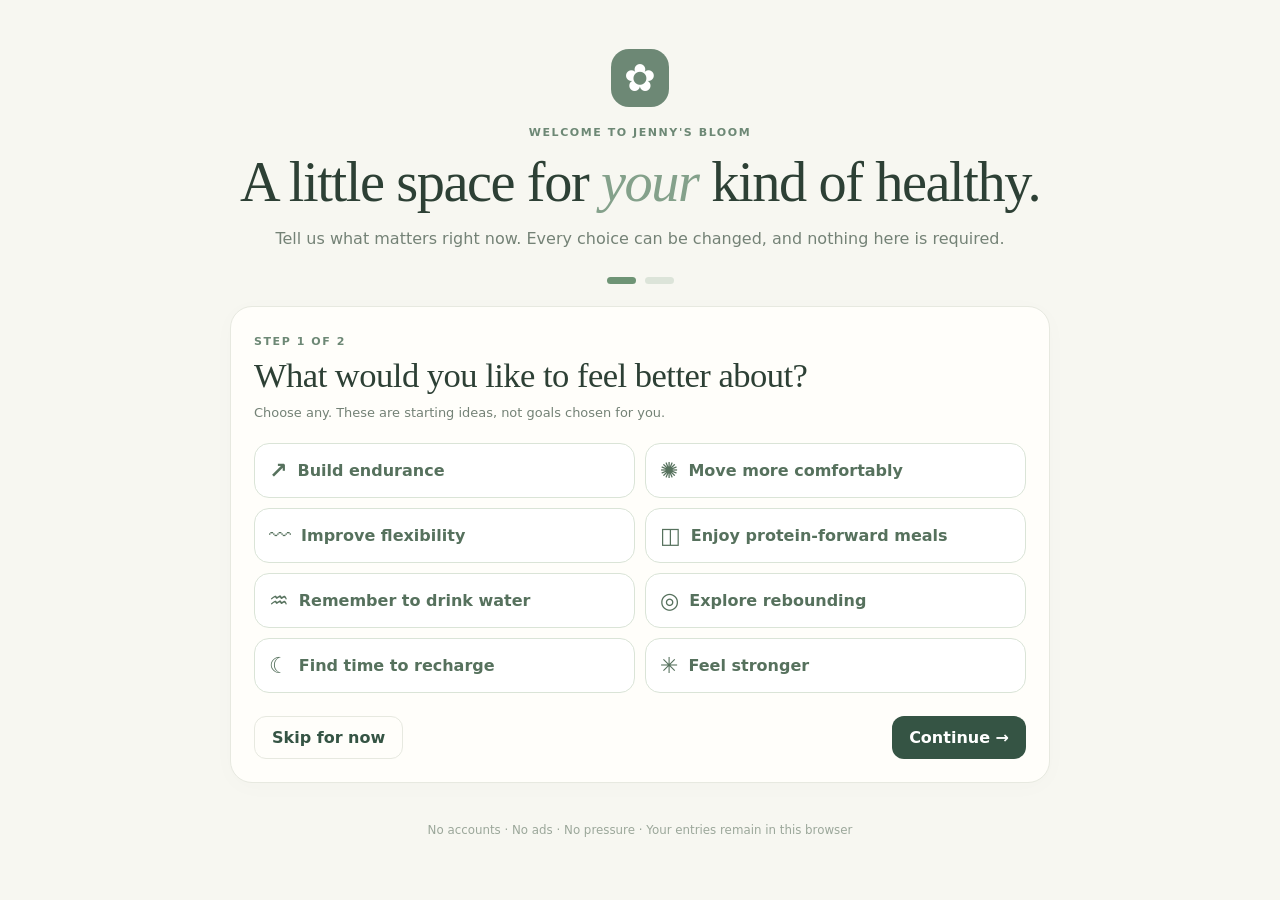
==== commit 59856e49: "Prepare actual visual PWA for GitHub Pages deployment" ====
--- a/preview.html
+++ b/preview.html
@@ -112,7 +112,7 @@
  return recipes.filter(r=>!avoids.some(a=>r.ingredients.some(i=>i.toLowerCase().includes(a))));
 };
 function link(page,label,cls='text-link'){return `<button type="button" class="${cls}" data-action="page" data-page="${page}">${label}</button>`}
-function shell(content){const where=ui.page;const user=(data.profile.name||'Friend').trim();return `<div class="shell"><aside class="sidebar"><a class="brand" href="#today" data-action="page" data-page="today" aria-label="Jenny's Bloom — home"><span class="brand-symbol">✿</span><span><span class="brand-word">bloom.</span><span class="brand-sub">Jenny's little space</span></span></a><nav class="nav-list" aria-label="Main navigation">${NAV.map(([id,title,g])=>`<button class="nav-button ${where===id?'active':''}" data-action="page" data-page="${id}" ${where===id?'aria-current="page"':''}><span aria-hidden="true" class="nav-glyph">${g}</span>${title}</button>`).join('')}<button class="nav-button ${where==='settings'?'active':''}" data-action="page" data-page="settings"><span aria-hidden="true" class="nav-glyph">⚙</span>Settings & privacy</button></nav><div class="side-quote"><div class="quote-flower">✿</div><p>Progress looks different every day.</p><span>No pressure. Just possibilities.</span></div><div class="side-foot">PRIVATE BROWSER PREVIEW · V1</div></aside><main class="main"><header class="topbar"><div class="topbar-left"><span class="caps">✿ &nbsp; JENNY'S BLOOM</span><span aria-hidden="true">·</span><span>Everyday wellness, your way</span></div><div class="topbar-right"><span class="preview-flag" title="Saved in this browser only; not a secure account">LOCAL PREVIEW</span><span class="date-badge">${new Date().toLocaleDateString(undefined,{month:'long',day:'numeric'})}</span><button class="avatar" data-action="page" data-page="settings" aria-label="Settings and privacy">${e(user.charAt(0).toUpperCase())}</button></div></header><div class="content">${content}<footer class="landing-footer">Made to support your choices, not make them for you. · Browser-only prototype · No medical advice</footer></div></main><nav class="bottom-nav" aria-label="Mobile navigation">${NAV.map(([id,label,g])=>`<button class="${where===id?'active':''}" data-action="page" data-page="${id}" ${where===id?'aria-current="page"':''}><span class="nav-glyph" aria-hidden="true">${g}</span>${label}</button>`).join('')}</nav></div>${modalView()}`}
+function shell(content){const where=ui.page;const user=(data.profile.name||'Friend').trim();return `<div class="shell"><aside class="sidebar"><a class="brand" href="#today" data-action="page" data-page="today" aria-label="Jenny's Bloom — home"><span class="brand-symbol">✿</span><span><span class="brand-word">bloom.</span><span class="brand-sub">Jenny's little space</span></span></a><nav class="nav-list" aria-label="Main navigation">${NAV.map(([id,title,g])=>`<button class="nav-button ${where===id?'active':''}" data-action="page" data-page="${id}" ${where===id?'aria-current="page"':''}><span aria-hidden="true" class="nav-glyph">${g}</span>${title}</button>`).join('')}<button class="nav-button ${where==='settings'?'active':''}" data-action="page" data-page="settings"><span aria-hidden="true" class="nav-glyph">⚙</span>Settings & privacy</button></nav><div class="side-quote"><div class="quote-flower">✿</div><p>Progress looks different every day.</p><span>No pressure. Just possibilities.</span></div><div class="side-foot">LOCAL DATA ONLY · V1</div></aside><main class="main"><header class="topbar"><div class="topbar-left"><span class="caps">✿ &nbsp; JENNY'S BLOOM</span><span aria-hidden="true">·</span><span>Everyday wellness, your way</span></div><div class="topbar-right"><span class="preview-flag" title="Saved in this browser only; not a secure account">ON THIS DEVICE</span><span class="date-badge">${new Date().toLocaleDateString(undefined,{month:'long',day:'numeric'})}</span><button class="avatar" data-action="page" data-page="settings" aria-label="Settings and privacy">${e(user.charAt(0).toUpperCase())}</button></div></header><div class="content">${content}<footer class="landing-footer">Made to support your choices, not make them for you. · Browser-only prototype · No medical advice</footer></div></main><nav class="bottom-nav" aria-label="Mobile navigation">${NAV.map(([id,label,g])=>`<button class="${where===id?'active':''}" data-action="page" data-page="${id}" ${where===id?'aria-current="page"':''}><span class="nav-glyph" aria-hidden="true">${g}</span>${label}</button>`).join('')}</nav></div>${modalView()}`}
 function render(scroll=false){document.title=`${ui.page[0].toUpperCase()+ui.page.slice(1)} · Jenny's Bloom`;const app=document.getElementById('app');app.innerHTML=data.profile.setupDone?shell(({today:todayView,kitchen:kitchenView,move:moveView,goals:goalsView,wellness:wellnessView,settings:settingsView})[ui.page]?.()||todayView()):onboardView();if(scroll)window.scrollTo({top:0,behavior:'instant'});if(ui.session)updateTimerDisplay();}
 const pageIntro=(label,header,desc)=>`<div class="page-intro"><span class="caps">${label}</span><h1 style="margin-top:9px">${header}</h1><p>${desc}</p></div>`;
 const empty=(icon,title,desc)=>`<div class="empty"><div class="empty-icon">${icon}</div><h3>${title}</h3><p>${desc}</p></div>`;
@@ -120,14 +120,14 @@
 function ring(value,goal){const pct=progressValue(value,goal);return `<div class="water-ring"><svg viewBox="0 0 125 125" aria-hidden="true"><circle cx="62.5" cy="62.5" r="52" fill="none" stroke="#d8e5db" stroke-width="11"/><circle cx="62.5" cy="62.5" r="52" fill="none" stroke="#85a78b" stroke-width="11" stroke-linecap="round" stroke-dasharray="${((pct||0)/100*327).toFixed(1)} 327"/></svg><div class="inside"><strong>${unit(value)} <span style="font-size:.7rem">oz</span></strong><span>${pct===null?'logged today':pct+'% of your goal'}</span></div></div>`;}
 function todayView(){const name=data.profile.name||'there',key=today(),water=sumForDay(data.water,key),minutes=data.activityLogs.filter(x=>weekKeys().includes(x.date)).reduce((n,x)=>n+x.minutes,0),suppCount=data.supplements.length,taken=data.suppLogs.filter(x=>x.date===key).length,available=filteredRecipes(),meal=available.map(r=>({r,n:missingIngredients(data.pantry,r.ingredients).length})).sort((a,b)=>a.n-b.n)[0]?.r,wins=data.wins.filter(x=>x.date===key),checkin=data.checkins.find(x=>x.date===key);
  return `<div class="hero"><div class="hero-copy"><span class="eyebrow">✿ &nbsp; A SPACE JUST FOR YOU</span><h1>Hi, ${e(name)}.<br><em>Bloom at your own pace.</em></h1><p>Little choices add up. Pick what would help you feel good today — and change your plan whenever you want.</p><div class="hero-actions">${link('goals','✦ &nbsp; My goals','btn')}${link('kitchen','Explore meals','btn secondary')}</div></div><div class="hero-art" aria-hidden="true">🌼</div></div>
- <div class="section-row"><div><h2>Your day, made simpler</h2><p class="muted small" style="margin-top:5px">${dayLabel(key)} · Your choices stay on this device in preview mode.</p></div>${link('settings','Personalize →')}</div>
+ <div class="section-row"><div><h2>Your day, made simpler</h2><p class="muted small" style="margin-top:5px">${dayLabel(key)} · Your choices stay in this browser.</p></div>${link('settings','Personalize →')}</div>
  <div class="grid dashboard-grid"><div class="card soft"><div class="card-top"><div class="card-title"><span class="round-icon">♒</span> A little hydration</div>${link('wellness','View history →')}</div><div class="water-card"><div><span class="caps">WATER LOGGED TODAY</span><div style="margin-top:8px" class="metric-number">${unit(water)} <span style="font-size:1.2rem">oz</span></div><p class="muted small">${data.profile.waterGoalOz?`${unit(data.profile.waterGoalOz)} oz daily target you chose`:'No target set — that is okay.'}</p><div class="quick-actions">${actionBtn('add-water','+ 8 oz','data-oz="8"','secondary')}${actionBtn('add-water','+ 16 oz','data-oz="16"','secondary')}</div></div>${ring(water,data.profile.waterGoalOz)}</div></div>
  <div class="card peach"><div class="card-top"><div class="card-title"><span class="round-icon">◫</span> Tonight's meal idea</div><span class="pill">Kitchen helper</span></div>${meal?`<div class="row" style="align-items:flex-start"><div style="font-size:55px">${meal.emoji}</div><div class="grow"><h3 style="font-family:DM Serif Display,Georgia,serif;font-size:1.38rem">${meal.title}</h3><p class="small muted" style="margin:7px 0">${meal.minutes} min · ${meal.tags.join(' · ')}</p><p class="small muted">${missingIngredients(data.pantry,meal.ingredients).length===0?'You have every listed ingredient in your pantry list.':`${missingIngredients(data.pantry,meal.ingredients).length} ingredient(s) not in your pantry list.`}</p></div></div><div class="quick-actions">${actionBtn('recipe-details','See recipe',`data-id="${meal.id}"`,'secondary')}${link('kitchen','Open kitchen','btn small secondary')}</div>`:'<p>No matching recipes. Update your ingredient exclusions or add your own ideas.</p>'}</div></div>
  <div class="grid dashboard-grid"><div class="card"><div class="card-top"><div class="card-title"><span class="round-icon">↗</span> Movement that meets you here</div>${link('move','Explore movement →')}</div><div class="row" style="align-items:flex-start;gap:19px"><div class="stat-icon">✺</div><div><span class="caps">THIS WEEK</span><div class="metric-number" style="font-size:2.25rem;margin:4px 0">${unit(minutes)} <span style="font-size:1.1rem">min</span></div><p class="small muted">Comfort matters more than any number.</p></div></div><div class="quick-actions">${actionBtn('session','Try a gentle 3-min bounce','data-id="bounce-intro"')}${actionBtn('session','5-min stretch','data-id="stretch-reset"')}</div></div>
  <div class="card lavender"><div class="card-top"><div class="card-title"><span class="round-icon">♡</span> Your daily rhythm</div>${link('wellness','Wellness space →')}</div><div class="grid grid-2" style="gap:12px"><div><span class="caps">SUPPLEMENTS</span><div class="metric-number" style="font-size:2.2rem;margin-top:6px">${taken}<span style="font-size:1.1rem"> / ${suppCount}</span></div><div class="small muted">logged today</div></div><div><span class="caps">CHECK-IN</span><div class="metric-number" style="font-size:1.8rem;margin-top:10px">${checkin?['','Low','Okay','Good','Great','Bright'][checkin.energy]||'Saved':'—'}</div><div class="small muted">optional energy note</div></div></div><p class="small muted" style="margin-top:19px">Keep what helps. Skip what doesn't.</p></div></div>
  <div class="section-row"><h2>Little wins</h2><span class="muted small">Even rest can be a win.</span></div><div class="grid grid-2"><div class="card"><h3 style="margin-bottom:14px">What would feel good today?</h3><div class="grid grid-2" style="gap:9px">${[['A glass of water','💧'],['Gentle movement','🌿'],['A nourishing meal','🍲'],['Time to unwind','☾']].map(([t,icon])=>`<button type="button" class="onboard-option" data-action="add-win" data-label="${e(t)}"><span class="sym">${icon}</span><span>${t}</span></button>`).join('')}</div></div><div class="card"><div class="card-top"><div class="card-title">✿ &nbsp; Moments worth noticing</div></div>${wins.length?wins.slice().reverse().map(w=>`<div class="timeline-item"><div class="timeline-dot">✓</div><div class="grow"><strong style="font-size:.85rem">${e(w.label)}</strong><p>${new Date(w.at).toLocaleTimeString([], {hour:'numeric',minute:'2-digit'})}</p></div><button class="icon-btn" data-action="remove-win" data-id="${w.id}" aria-label="Remove win">×</button></div>`).join(''):empty('🌱','Nothing logged yet','Your first little win can be as simple as taking a pause.')}</div></div>`;
 }
-function onboardView(){return `<div style="min-height:100vh;background:#f7f7f1;padding:35px 18px"><div class="onboard"><div class="onboard-header"><div class="brand-symbol" style="margin:auto;width:58px;height:58px;border-radius:18px;font-size:38px">✿</div><div class="caps" style="margin-top:19px">WELCOME TO JENNY'S BLOOM</div><h1>A little space for <em style="color:#84a18b">your</em> kind of healthy.</h1><p>Tell us what matters right now. Every choice can be changed, and nothing here is required.</p></div><div class="onboard-steps" aria-label="Setup progress"><span class="step-dot ${ui.setupStep===1?'active':''}"></span><span class="step-dot ${ui.setupStep===2?'active':''}"></span></div>${ui.setupStep===1?`<div class="card"><span class="caps">STEP 1 OF 2</span><h2 style="margin:7px 0 8px">What would you like to feel better about?</h2><p class="muted small" style="margin-bottom:19px">Choose any. These are starting ideas, not goals chosen for you.</p><div class="onboard-options">${FOCUS.map(([label,icon])=>`<button type="button" class="onboard-option ${ui.selectedFocus.includes(label)?'selected':''}" data-action="toggle-focus" data-focus="${e(label)}" aria-pressed="${ui.selectedFocus.includes(label)}"><span class="sym">${icon}</span>${e(label)} ${ui.selectedFocus.includes(label)?'✓':''}</button>`).join('')}</div><div class="form-actions" style="margin-top:23px;justify-content:space-between"><button type="button" class="btn ghost" data-action="skip-setup">Skip for now</button><button type="button" class="btn" data-action="onboard-next">Continue →</button></div></div>`:`<form class="card" data-form="onboard"><span class="caps">STEP 2 OF 2</span><h2 style="margin:7px 0 8px">Make it yours.</h2><p class="muted small" style="margin-bottom:22px">These are optional details to make your everyday suggestions more useful.</p><div class="grid grid-2"><div class="form-field"><label for="profile-name">What name should we use?</label><input id="profile-name" name="name" maxlength="50" placeholder="Jenny" value="${e(data.profile.name)}"></div><div class="form-field"><label for="free-minutes">Time available for yourself</label><select id="free-minutes" name="availableMinutes">${[5,10,15,20,30].map(v=>`<option value="${v}" ${Number(data.profile.availableMinutes)===v?'selected':''}>Around ${v} minutes</option>`).join('')}</select></div></div><div class="form-field"><label for="diet-notes">Foods you enjoy or want more of (optional)</label><input id="diet-notes" name="foodPreferences" maxlength="300" placeholder="e.g. Tex-Mex, chicken, vegetarian meals" value="${e(data.profile.foodPreferences)}"></div><div class="form-field"><label for="avoid-foods">Ingredients to exclude from recipe ideas (optional)</label><input id="avoid-foods" name="avoidFoods" maxlength="300" placeholder="Comma separated; still check every label" value="${e(data.profile.avoidFoods)}"></div><div class="info-note">We'll use these choices for planning only. Ingredient filters cannot verify allergens or cross-contact. The preview stores data in this browser, not in a protected account.</div><div class="form-actions" style="margin-top:21px;justify-content:space-between"><button type="button" class="btn ghost" data-action="onboard-back">← Back</button><button type="submit" class="btn">Open my space ✿</button></div></form>`}<p class="landing-footer">No accounts · No ads · No pressure · Preview data remains in this browser</p></div></div>`;}
+function onboardView(){return `<div style="min-height:100vh;background:#f7f7f1;padding:35px 18px"><div class="onboard"><div class="onboard-header"><div class="brand-symbol" style="margin:auto;width:58px;height:58px;border-radius:18px;font-size:38px">✿</div><div class="caps" style="margin-top:19px">WELCOME TO JENNY'S BLOOM</div><h1>A little space for <em style="color:#84a18b">your</em> kind of healthy.</h1><p>Tell us what matters right now. Every choice can be changed, and nothing here is required.</p></div><div class="onboard-steps" aria-label="Setup progress"><span class="step-dot ${ui.setupStep===1?'active':''}"></span><span class="step-dot ${ui.setupStep===2?'active':''}"></span></div>${ui.setupStep===1?`<div class="card"><span class="caps">STEP 1 OF 2</span><h2 style="margin:7px 0 8px">What would you like to feel better about?</h2><p class="muted small" style="margin-bottom:19px">Choose any. These are starting ideas, not goals chosen for you.</p><div class="onboard-options">${FOCUS.map(([label,icon])=>`<button type="button" class="onboard-option ${ui.selectedFocus.includes(label)?'selected':''}" data-action="toggle-focus" data-focus="${e(label)}" aria-pressed="${ui.selectedFocus.includes(label)}"><span class="sym">${icon}</span>${e(label)} ${ui.selectedFocus.includes(label)?'✓':''}</button>`).join('')}</div><div class="form-actions" style="margin-top:23px;justify-content:space-between"><button type="button" class="btn ghost" data-action="skip-setup">Skip for now</button><button type="button" class="btn" data-action="onboard-next">Continue →</button></div></div>`:`<form class="card" data-form="onboard"><span class="caps">STEP 2 OF 2</span><h2 style="margin:7px 0 8px">Make it yours.</h2><p class="muted small" style="margin-bottom:22px">These are optional details to make your everyday suggestions more useful.</p><div class="grid grid-2"><div class="form-field"><label for="profile-name">What name should we use?</label><input id="profile-name" name="name" maxlength="50" placeholder="Jenny" value="${e(data.profile.name)}"></div><div class="form-field"><label for="free-minutes">Time available for yourself</label><select id="free-minutes" name="availableMinutes">${[5,10,15,20,30].map(v=>`<option value="${v}" ${Number(data.profile.availableMinutes)===v?'selected':''}>Around ${v} minutes</option>`).join('')}</select></div></div><div class="form-field"><label for="diet-notes">Foods you enjoy or want more of (optional)</label><input id="diet-notes" name="foodPreferences" maxlength="300" placeholder="e.g. Tex-Mex, chicken, vegetarian meals" value="${e(data.profile.foodPreferences)}"></div><div class="form-field"><label for="avoid-foods">Ingredients to exclude from recipe ideas (optional)</label><input id="avoid-foods" name="avoidFoods" maxlength="300" placeholder="Comma separated; still check every label" value="${e(data.profile.avoidFoods)}"></div><div class="info-note">We'll use these choices for planning only. Ingredient filters cannot verify allergens or cross-contact. This app stores data in this browser, not in a protected account.</div><div class="form-actions" style="margin-top:21px;justify-content:space-between"><button type="button" class="btn ghost" data-action="onboard-back">← Back</button><button type="submit" class="btn">Open my space ✿</button></div></form>`}<p class="landing-footer">No accounts · No ads · No pressure · Your entries remain in this browser</p></div></div>`;}
 function kitchenView(){return `${pageIntro('FUEL & FLOURISH','A kitchen that works with you.','Flexible, protein-forward meal ideas built around what is already at home. You choose what sounds good — this is not a fixed diet.')}
  <div class="tabs" role="tablist" aria-label="Kitchen sections">${[['recipes','Meal ideas'],['pantry','My pantry'],['shopping','Grocery list'],['plan','Meal plan']].map(([id,l])=>`<button class="tab ${ui.kitchenTab===id?'active':''}" data-action="kitchen-tab" data-tab="${id}" role="tab" aria-selected="${ui.kitchenTab===id}">${l}</button>`).join('')}</div>${({recipes:kitchenRecipes,pantry:kitchenPantry,shopping:kitchenShopping,plan:kitchenPlan})[ui.kitchenTab]()}`;}
 function kitchenRecipes(){const set=filteredRecipes(),filtered=set.filter(r=>ui.recipeFilter==='all'||r.category===ui.recipeFilter||r.tags.includes(ui.recipeFilter));return `<div class="banner-note">✦ <strong>Your pantry is a guide, not a guarantee.</strong> This version checks whether an ingredient is listed, not whether you have enough. Dietary exclusions are simple text filters — always check recipes and food labels for allergens.</div><div class="section-row" style="margin-top:0"><div><h2>What sounds good?</h2><p class="muted small" style="margin-top:4px">${set.length} ideas available after your saved ingredient exclusions.</p></div><select style="max-width:220px" aria-label="Filter recipes" data-filter="recipe" id="recipe-filter"><option value="all">All recipes</option>${['Breakfast','Lunch & dinner','Plant-based','Meal prep','No cook','Quick'].map(x=>`<option value="${e(x)}" ${ui.recipeFilter===x?'selected':''}>${e(x)}</option>`).join('')}</select></div><div class="grid grid-3">${filtered.map(recipeCard).join('')||empty('🥬','No recipes found','Try another category or update your ingredient exclusions.')}</div><div class="info-note spaced">Ingredient combinations are original, illustrative ideas, not complete nutrition prescriptions. Protein/calorie totals are intentionally not invented. A verified food database and portion calculator are planned for a later phase.</div>`;}
@@ -146,9 +146,9 @@
 function waterView(){const key=today(),todayWater=data.water.filter(x=>x.date===key),total=sumForDay(data.water,key);return `<div class="grid kitchen-two"><div class="card mint"><div class="card-top"><h2>A little sip at a time</h2><span class="pill">Today</span></div><div class="water-card"><div><div class="metric-number">${unit(total)} <span style="font-size:1.2rem">oz</span></div><p class="muted small">${data.profile.waterGoalOz?`${data.profile.waterGoalOz} oz · your optional daily goal`:'No daily water target chosen'}</p><div class="quick-actions">${actionBtn('add-water','+ 8 oz','data-oz="8"')}${actionBtn('add-water','+ 12 oz','data-oz="12"')}${actionBtn('add-water','+ 16 oz','data-oz="16"')}</div></div>${ring(total,data.profile.waterGoalOz)}</div><form class="input-row" data-form="water" style="margin-top:22px"><div class="form-field"><label for="drink-amount">Log another amount (oz)</label><input name="amount" id="drink-amount" type="number" min="1" max="256" required placeholder="e.g. 20"></div><button class="btn" type="submit">Log water</button></form><div class="line"></div><form data-form="water-target"><div class="form-field"><label for="water-target">Set or change your own optional daily goal (oz)</label><input name="target" id="water-target" type="number" min="1" max="256" value="${e(data.profile.waterGoalOz||'')}" placeholder="Leave blank for no target"></div><button class="btn secondary" type="submit">Save preference</button></form></div><div class="card"><h3 style="margin-bottom:16px">Today's drinks logged</h3>${todayWater.length?todayWater.slice().reverse().map(w=>`<div class="list-item"><div><strong>${unit(w.amount)} oz water</strong><p class="small muted">${new Date(w.at).toLocaleTimeString([],{hour:'numeric',minute:'2-digit'})}</p></div><button class="icon-btn" data-action="remove-water" data-id="${w.id}" aria-label="Remove water log">×</button></div>`).join(''):empty('💧','No logging required','You can drink water without tracking every glass.') }<div class="info-note spaced">Your needs can vary with activity, climate and health conditions. A clinician-set fluid limit takes priority over app goals. General population "total water" references include food and beverages, not just plain water. <a href="https://www.cdc.gov/healthy-weight-growth/water-healthy-drinks/index.html" target="_blank" rel="noopener noreferrer">CDC water guidance ↗</a></div></div></div>`;}
 function supplementsView(){const takenIds=new Set(data.suppLogs.filter(x=>x.date===today()).map(x=>x.supplementId));return `<div class="banner-note"><strong>A tracking tool, not a supplement recommendation.</strong> This prototype cannot establish what Jenny needs, whether a supplement is safe with medications, or an appropriate dose. Review plans with her clinician or pharmacist. <a href="https://ods.od.nih.gov/factsheets/WYNTK-Consumer/" target="_blank" rel="noopener noreferrer">NIH supplement guidance ↗</a></div><div class="grid kitchen-two"><div class="card"><h2 style="margin-bottom:8px">My supplement list</h2><p class="muted small" style="margin-bottom:21px">Save a supplement you've chosen or been advised to use. Any directions below come from you or your clinician, not the app.</p><form data-form="supplement"><div class="form-field"><label for="supp-name">Supplement name</label><input id="supp-name" name="name" required maxlength="120" placeholder="Enter the product label"></div><div class="form-field"><label for="supp-directions">Label or clinician instructions (optional)</label><input id="supp-directions" name="instructions" maxlength="200" placeholder="As written on your label or instructions"></div><div class="grid grid-2"><div class="form-field"><label for="supp-frequency">Your chosen schedule</label><select id="supp-frequency" name="frequency"><option value="daily">Daily</option><option value="weekdays">Weekdays</option><option value="as-needed">As needed</option></select></div><div class="form-field"><label for="supp-time">Preferred time (optional)</label><input type="time" id="supp-time" name="time"></div></div><label class="check-row" style="margin-bottom:17px"><input type="checkbox" name="reviewed" value="yes"> I've reviewed this with a health professional</label><button class="btn" type="submit">+ Save to my list</button></form></div><div class="card"><h3 style="margin-bottom:15px">My list (${data.supplements.length})</h3>${data.supplements.length?data.supplements.map(s=>{const taken=takenIds.has(s.id);return `<div class="list-item"><div class="grow"><div class="list-title">${e(s.name)}</div><div class="subtext">${e(s.instructions||'No instructions stored')} · ${s.frequency==='weekdays'?'Weekdays':s.frequency==='as-needed'?'As needed':'Daily'}${s.time?' · '+e(s.time):''}</div><div class="subtext">${s.reviewed?'✓ User-marked as clinician/pharmacist reviewed':'Not marked reviewed'}</div><div class="quick-actions">${actionBtn(taken?'undo-supp':'take-supp',taken?'✓ Logged today':'Mark taken',`data-id="${s.id}"`,taken?'ghost':'secondary')}</div></div><button class="icon-btn" data-action="remove-supp" data-id="${s.id}" aria-label="Remove supplement">×</button></div>`}).join(''):empty('🌱','Your list is empty','Only add products you have actually chosen to discuss or take.')}</div></div><div class="info-note spaced">This list is not a clinical medication record. It cannot check contraindications, interactions, duplicate ingredients, or skipped-dose rules. Never take an extra dose because a reminder was missed. Discuss dosage and any interactions with a pharmacist or clinician. <a href="https://www.fda.gov/consumers/consumer-updates/fda-101-dietary-supplements" target="_blank" rel="noopener noreferrer">FDA information ↗</a></div>`;}
 function reflectionsView(){const recent=data.checkins.slice().sort((a,b)=>b.date.localeCompare(a.date));return `<div class="grid kitchen-two"><div class="card"><h2 style="margin-bottom:8px">How did today feel?</h2><p class="muted small" style="margin-bottom:18px">Save only the observations you want. These notes are not used to diagnose or explain symptoms.</p><form data-form="checkin"><div class="form-field"><label for="checkin-energy">Energy today (optional)</label><select id="checkin-energy" name="energy"><option value="">No rating</option>${['Low','Okay','Good','Great','Bright'].map((s,i)=>`<option value="${i+1}">${s}</option>`).join('')}</select></div><div class="grid grid-2"><div class="form-field"><label for="checkin-sleep">Sleep last night (optional)</label><select id="checkin-sleep" name="sleep"><option value="">Prefer not to track</option><option>Restful</option><option>Mixed</option><option>Interrupted</option></select></div><div class="form-field"><label for="checkin-feel">Comfort during normal activities (optional)</label><select id="checkin-feel" name="comfort"><option value="">Skip</option><option>Comfortable</option><option>Some effort</option><option>More breathless than usual</option></select></div></div><div class="form-field"><label for="checkin-note">One thing you noticed (optional)</label><textarea id="checkin-note" name="note" maxlength="500" placeholder="What felt easier or harder today?"></textarea></div><button class="btn" type="submit">Save today's reflection</button></form><div class="line"></div><h3 style="margin-bottom:12px">Optional weight trend</h3><p class="muted small" style="margin-bottom:13px">Track only if this feels useful. No automatic target or judgment.</p><form class="input-row" data-form="weight"><div class="form-field"><label for="weight-lb">Weight (lb), optional</label><input id="weight-lb" name="weight" type="number" min="50" max="800" step="0.1" required placeholder="Only if you want"></div><button class="btn secondary" type="submit">Save privately</button></form></div><div class="card"><h3 style="margin-bottom:16px">Recent reflections</h3>${recent.length?recent.slice(0,7).map(c=>`<div class="list-item"><div class="grow"><div class="list-title">${e(dayLabel(c.date))}</div><p class="subtext">${c.energy?'Energy: '+['','Low','Okay','Good','Great','Bright'][c.energy]+' · ':''}${e(c.sleep||'')}${c.comfort?' · '+e(c.comfort):''}</p>${c.note?`<p class="small" style="margin-top:6px">${e(c.note)}</p>`:''}</div><button class="icon-btn" data-action="remove-checkin" data-id="${c.id}" aria-label="Delete check-in">×</button></div>`).join(''):empty('☀','A fresh page','If you want to notice trends, start with a small reflection.')}${data.weights.length?`<div class="line"></div><h3>Private weight notes</h3>${data.weights.slice(-5).reverse().map(w=>`<div class="list-item"><div><strong>${e(w.weight)} lb</strong><p class="small muted">${e(dayLabel(w.date))}</p></div><button class="icon-btn" data-action="remove-weight" data-id="${w.id}" aria-label="Delete weight record">×</button></div>`).join('')}`:''}</div></div><div class="info-note spaced danger-note">If ordinary activities now cause unusual, worsening or persistent breathlessness, speak with a clinician. Sudden severe breathlessness, chest pain, fainting or blue lips can need urgent emergency care. <a href="https://www.lung.org/lung-health-diseases/warning-signs-of-lung-disease/shortness-of-breath" target="_blank" rel="noopener noreferrer">Learn when to seek care ↗</a></div>`;}
-function remindersView(){const supported='Notification' in window;return `<div class="grid kitchen-two"><div class="card"><h2 style="margin-bottom:8px">Helpful little nudges</h2><p class="muted small" style="margin-bottom:18px">You choose when and why to be reminded. Silence is always an option.</p><div class="banner-note"><strong>Preview limitation:</strong> reminders check while this page is open and active. Reliable notifications when closed or the phone is locked require a future push service and permission. No texts or emails are sent.</div><div class="form-actions" style="margin-bottom:22px">${actionBtn('request-notifications',supported?'Enable browser notices':'Notifications unsupported','', 'secondary')}</div><p class="muted small" style="margin-bottom:18px">${supported?'Current browser permission: '+e(Notification.permission):'This browser does not support notification permission.'}</p><form data-form="reminder"><div class="form-field"><label for="reminder-type">Remind me to...</label><select id="reminder-type" name="type"><option value="water">Pause for water</option><option value="supplements">Check my supplement plan</option><option value="movement">Consider a gentle movement break</option><option value="reflection">Reflect on my day</option></select></div><div class="form-field"><label for="reminder-time">Local time</label><input id="reminder-time" name="time" type="time" required value="12:00"></div><button class="btn" type="submit">+ Add reminder</button></form></div><div class="card"><h3 style="margin-bottom:15px">My reminders</h3>${data.reminders.length?data.reminders.map(r=>`<div class="list-item"><div class="grow"><div class="list-title">${e(({water:'Water break',supplements:'Supplement check-in',movement:'Movement idea',reflection:'Evening reflection'})[r.type]||'Reminder')}</div><p class="small muted">${e(r.time)} · ${r.enabled?'Enabled (while open)':'Paused'}</p></div>${actionBtn('toggle-reminder',r.enabled?'Pause':'Enable',`data-id="${r.id}"`,'ghost')}<button class="icon-btn" data-action="remove-reminder" data-id="${r.id}" aria-label="Delete reminder">×</button></div>`).join(''):empty('🔔','Nothing scheduled','Add a reminder only if it would help you.')}</div></div>`;}
+function remindersView(){const supported='Notification' in window;return `<div class="grid kitchen-two"><div class="card"><h2 style="margin-bottom:8px">Helpful little nudges</h2><p class="muted small" style="margin-bottom:18px">You choose when and why to be reminded. Silence is always an option.</p><div class="banner-note"><strong>Reminder limitation:</strong> reminders check while this page is open and active. Reliable notifications when closed or the phone is locked require a future push service and permission. No texts or emails are sent.</div><div class="form-actions" style="margin-bottom:22px">${actionBtn('request-notifications',supported?'Enable browser notices':'Notifications unsupported','', 'secondary')}</div><p class="muted small" style="margin-bottom:18px">${supported?'Current browser permission: '+e(Notification.permission):'This browser does not support notification permission.'}</p><form data-form="reminder"><div class="form-field"><label for="reminder-type">Remind me to...</label><select id="reminder-type" name="type"><option value="water">Pause for water</option><option value="supplements">Check my supplement plan</option><option value="movement">Consider a gentle movement break</option><option value="reflection">Reflect on my day</option></select></div><div class="form-field"><label for="reminder-time">Local time</label><input id="reminder-time" name="time" type="time" required value="12:00"></div><button class="btn" type="submit">+ Add reminder</button></form></div><div class="card"><h3 style="margin-bottom:15px">My reminders</h3>${data.reminders.length?data.reminders.map(r=>`<div class="list-item"><div class="grow"><div class="list-title">${e(({water:'Water break',supplements:'Supplement check-in',movement:'Movement idea',reflection:'Evening reflection'})[r.type]||'Reminder')}</div><p class="small muted">${e(r.time)} · ${r.enabled?'Enabled (while open)':'Paused'}</p></div>${actionBtn('toggle-reminder',r.enabled?'Pause':'Enable',`data-id="${r.id}"`,'ghost')}<button class="icon-btn" data-action="remove-reminder" data-id="${r.id}" aria-label="Delete reminder">×</button></div>`).join(''):empty('🔔','Nothing scheduled','Add a reminder only if it would help you.')}</div></div>`;}
 function settingsView(){return `${pageIntro('IT\'S YOUR SPACE','Settings & privacy.','Make every part of the experience fit your life. You can change your mind about anything.')}
- <div class="grid kitchen-two"><div class="card"><h2 style="margin-bottom:19px">About you</h2><form data-form="settings"><div class="form-field"><label for="settings-name">Preferred name</label><input id="settings-name" name="name" maxlength="50" value="${e(data.profile.name)}" placeholder="Your name"></div><div class="grid grid-2"><div class="form-field"><label for="settings-minutes">Time I usually have</label><select id="settings-minutes" name="availableMinutes">${[5,10,15,20,30].map(v=>`<option value="${v}" ${data.profile.availableMinutes===v?'selected':''}>${v} minutes</option>`).join('')}</select></div><div class="form-field"><label for="settings-goal">Optional daily water goal (oz)</label><input id="settings-goal" name="waterGoalOz" type="number" min="1" max="256" value="${e(data.profile.waterGoalOz||'')}" placeholder="No goal"></div></div><div class="form-field"><label for="settings-preferences">Foods I enjoy / meal preferences</label><input id="settings-preferences" name="foodPreferences" maxlength="300" value="${e(data.profile.foodPreferences)}" placeholder="Optional"></div><div class="form-field"><label for="settings-avoid">Ingredient exclusions (comma-separated)</label><input id="settings-avoid" name="avoidFoods" maxlength="300" value="${e(data.profile.avoidFoods)}" placeholder="Optional — always verify labels"></div><div class="form-field"><span class="field-label">My focus areas (tap to change)</span><div class="chips">${FOCUS.map(([label])=>`<button type="button" class="chip ${data.profile.focus.includes(label)?'selected':''}" data-action="toggle-profile-focus" data-focus="${e(label)}" aria-pressed="${data.profile.focus.includes(label)}">${e(label)}</button>`).join('')}</div></div><button class="btn" type="submit">Save preferences</button></form></div><div class="card"><h2 style="margin-bottom:18px">Your data belongs to you</h2><div class="setting-row"><div><strong>Saved on this device only</strong><p>No cloud account, synchronization, or encryption beyond your browser's protections. People using the same browser profile may access these entries.</p></div><span class="pill">Preview</span></div><div class="setting-row"><div><strong>Export my data</strong><p>Download a JSON copy of your own entries, preferences and goals.</p></div>${actionBtn('export','Export JSON')}</div><div class="setting-row"><div><strong>Restore a backup</strong><p>Import a JSON backup exported from Jenny's Bloom on this or another device. Replaces the current browser records after confirmation.</p></div>${actionBtn('restore','Import backup')}</div><input id="backup-file" type="file" accept=".json,application/json" style="display:none" aria-label="Choose Jenny's Bloom backup"><div class="setting-row"><div><strong>Clear my data</strong><p>Delete all records and start onboarding again. This cannot be undone.</p></div>${actionBtn('clear-all','Delete all','','ghost')}</div><div class="setting-row"><div><strong>Notifications</strong><p>Only while this page remains open; manage them in Wellness.</p></div>${link('wellness','Manage →')}</div><div class="setting-row"><div><strong>Sharing</strong><p>No spouse dashboard, analytics, trackers, advertising or external AI calls are implemented. You decide what you share.</p></div><span class="pill">Off</span></div></div></div><div class="info-note spaced">This is a functional local-browser prototype, not a secure medical records system. Before storing real sensitive data across devices, production needs authentication, server-side permissions, encrypted transport, storage safeguards, deletion controls, and tested backups. <strong>Do not use this demo as your only supplement/medication record.</strong></div>`;}
+ <div class="grid kitchen-two"><div class="card"><h2 style="margin-bottom:19px">About you</h2><form data-form="settings"><div class="form-field"><label for="settings-name">Preferred name</label><input id="settings-name" name="name" maxlength="50" value="${e(data.profile.name)}" placeholder="Your name"></div><div class="grid grid-2"><div class="form-field"><label for="settings-minutes">Time I usually have</label><select id="settings-minutes" name="availableMinutes">${[5,10,15,20,30].map(v=>`<option value="${v}" ${data.profile.availableMinutes===v?'selected':''}>${v} minutes</option>`).join('')}</select></div><div class="form-field"><label for="settings-goal">Optional daily water goal (oz)</label><input id="settings-goal" name="waterGoalOz" type="number" min="1" max="256" value="${e(data.profile.waterGoalOz||'')}" placeholder="No goal"></div></div><div class="form-field"><label for="settings-preferences">Foods I enjoy / meal preferences</label><input id="settings-preferences" name="foodPreferences" maxlength="300" value="${e(data.profile.foodPreferences)}" placeholder="Optional"></div><div class="form-field"><label for="settings-avoid">Ingredient exclusions (comma-separated)</label><input id="settings-avoid" name="avoidFoods" maxlength="300" value="${e(data.profile.avoidFoods)}" placeholder="Optional — always verify labels"></div><div class="form-field"><span class="field-label">My focus areas (tap to change)</span><div class="chips">${FOCUS.map(([label])=>`<button type="button" class="chip ${data.profile.focus.includes(label)?'selected':''}" data-action="toggle-profile-focus" data-focus="${e(label)}" aria-pressed="${data.profile.focus.includes(label)}">${e(label)}</button>`).join('')}</div></div><button class="btn" type="submit">Save preferences</button></form></div><div class="card"><h2 style="margin-bottom:18px">Your data belongs to you</h2><div class="setting-row"><div><strong>Saved on this device only</strong><p>No cloud account, synchronization, or encryption beyond your browser's protections. People using the same browser profile may access these entries.</p></div><span class="pill">Local only</span></div><div class="setting-row"><div><strong>Export my data</strong><p>Download a JSON copy of your own entries, preferences and goals.</p></div>${actionBtn('export','Export JSON')}</div><div class="setting-row"><div><strong>Restore a backup</strong><p>Import a JSON backup exported from Jenny's Bloom on this or another device. Replaces the current browser records after confirmation.</p></div>${actionBtn('restore','Import backup')}</div><input id="backup-file" type="file" accept=".json,application/json" style="display:none" aria-label="Choose Jenny's Bloom backup"><div class="setting-row"><div><strong>Clear my data</strong><p>Delete all records and start onboarding again. This cannot be undone.</p></div>${actionBtn('clear-all','Delete all','','ghost')}</div><div class="setting-row"><div><strong>Notifications</strong><p>Only while this page remains open; manage them in Wellness.</p></div>${link('wellness','Manage →')}</div><div class="setting-row"><div><strong>Sharing</strong><p>No spouse dashboard, analytics, trackers, advertising or external AI calls are implemented. You decide what you share.</p></div><span class="pill">Off</span></div></div></div><div class="info-note spaced">This is a functional local-browser prototype, not a secure medical records system. Before storing real sensitive data across devices, production needs authentication, server-side permissions, encrypted transport, storage safeguards, deletion controls, and tested backups. <strong>Do not use this demo as your only supplement/medication record.</strong></div>`;}
 function modalView(){if(!ui.modal)return '';if(ui.modal.type==='recipe'){const r=recipes.find(x=>x.id===ui.modal.id);if(!r)return '';const missing=missingIngredients(data.pantry,r.ingredients);return `<div class="modal-backdrop" role="presentation"><section class="modal" role="dialog" aria-modal="true" aria-labelledby="modal-title"><div class="modal-head"><div><span class="caps">${e(r.category)} · ${r.minutes} MIN</span><h2 id="modal-title" style="margin-top:8px">${r.emoji} ${e(r.title)}</h2><p>${e(r.note)}</p></div><button class="icon-btn" data-action="close-modal" aria-label="Close recipe">×</button></div><div class="line"></div><h3>Ingredients</h3><div class="chips" style="margin:12px 0">${r.ingredients.map(i=>`<span class="chip" style="${missing.includes(i)?'background:#fff3e7;border-color:#f0ddc5':''}">${missing.includes(i)?'＋':'✓'} ${e(i)}</span>`).join('')}</div><p class="small muted">✓ appears on your pantry list · ＋ is not listed. Amounts aren't checked yet.</p><h3 style="margin:19px 0 9px">Simple steps</h3><ol class="modal-steps">${r.steps.map(s=>`<li>${e(s)}</li>`).join('')}</ol><div class="banner-note" style="margin-bottom:0">Cook and store foods safely. Refrigerate perishables promptly; use refrigerated cooked leftovers within 3–4 days or freeze. Always follow allergy and medical guidance.</div><div class="modal-actions">${actionBtn('recipe-missing',`Add ${missing.length} missing to list`,`data-id="${r.id}"`,'secondary')}${actionBtn('log-direct-meal','Log meal tried',`data-id="${r.id}"`,'ghost')}</div><div class="line"></div><form data-form="plan-in-modal" data-id="${r.id}"><div class="grid grid-2"><div class="form-field"><label for="modal-plan-date">Plan it for</label><input type="date" id="modal-plan-date" name="date" required value="${today()}"></div><div class="form-field"><label for="modal-plan-slot">Meal</label><select name="slot" id="modal-plan-slot"><option>Breakfast</option><option>Lunch</option><option selected>Dinner</option><option>Snack</option></select></div></div><button type="submit" class="btn">+ Add to meal plan</button></form></section></div>`;}
 if(ui.modal.type==='activity'){const a=activities.find(x=>x.id===ui.modal.id);if(!a)return '';const sec=ui.session;return `<div class="modal-backdrop" role="presentation"><section class="modal" role="dialog" aria-modal="true" aria-labelledby="modal-title"><div class="modal-head"><div><span class="caps">${e(a.level)} · ${a.minutes}-MIN IDEA</span><h2 id="modal-title" style="margin-top:8px">${a.icon} ${e(a.name)}</h2><p>${e(a.desc)}</p></div><button class="icon-btn" data-action="close-modal" aria-label="Close movement">×</button></div><ol class="modal-steps">${a.steps.map(s=>`<li>${e(s)}</li>`).join('')}</ol><div class="info-note danger-note">${e(a.warning)}</div><div class="timer" id="session-clock" role="timer" aria-label="Session time remaining">${Math.floor((sec?.remainingSec??a.minutes*60)/60).toString().padStart(2,'0')}:${((sec?.remainingSec??0)%60).toString().padStart(2,'0')}</div><p class="timer-caption">Optional timer. Pause or stop any time.</p><div class="modal-actions" style="justify-content:center">${actionBtn('timer-toggle',sec?.running?'Pause timer':'Start timer','', 'secondary')}${actionBtn('timer-reset','Reset','','ghost')}${actionBtn('timer-finish','Finish & log','','secondary')}</div><div class="line"></div><form data-form="activity-manual" data-id="${a.id}"><div class="form-field"><label for="completed-minutes">Already did it? Log actual minutes (optional)</label><input type="number" id="completed-minutes" name="minutes" min="1" max="300" required placeholder="Minutes you completed"></div><div class="form-field"><label for="activity-note">How did it feel? (optional)</label><select id="activity-note" name="note"><option value="">No note</option><option>Comfortable</option><option>Some effort</option><option>Needed to stop or adjust</option></select></div><button type="submit" class="btn ghost">Save my activity</button></form></section></div>`;}
 return '';}
